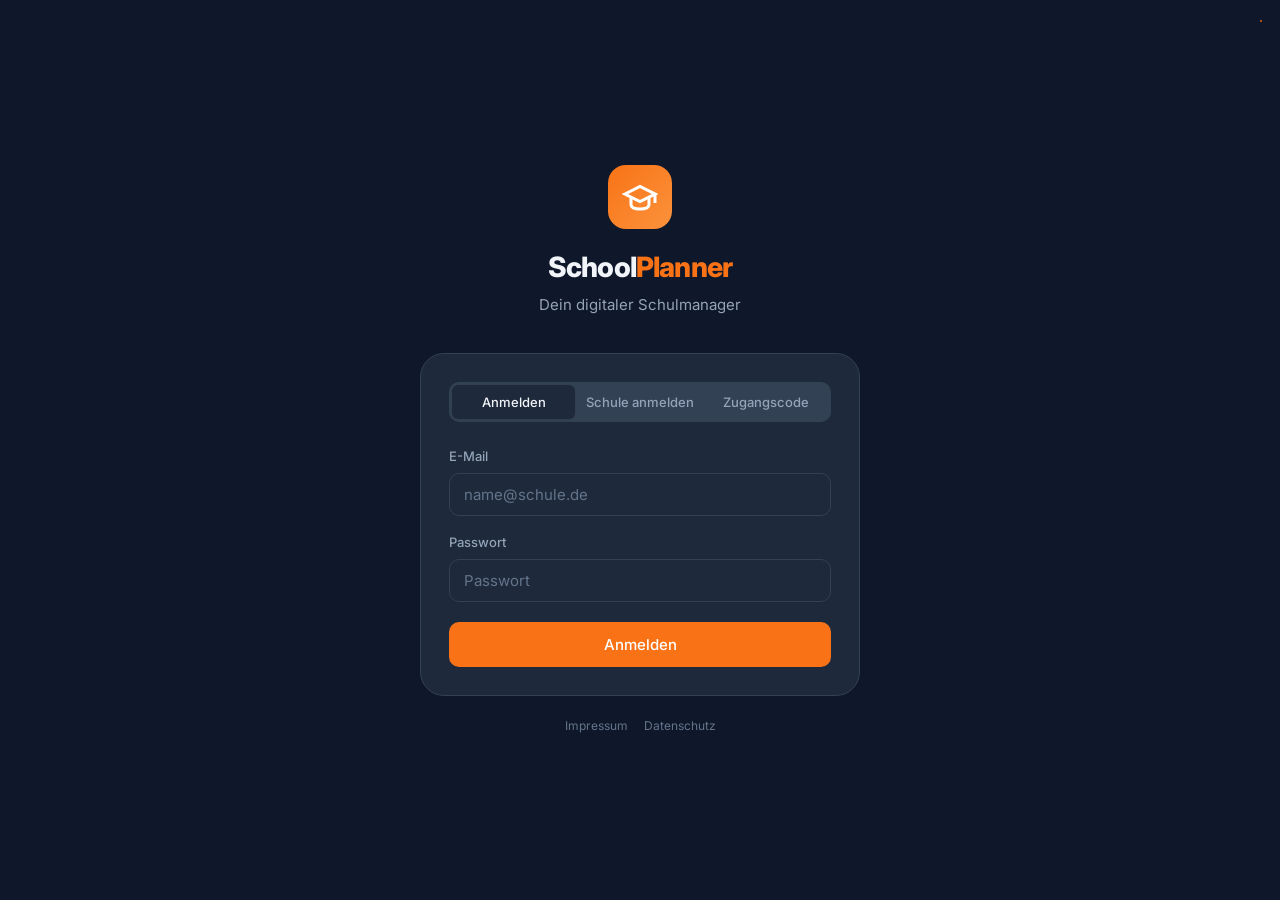
==== app.html @ b1e20f47 "feat: attendance, absence requests, enhanced timetable/substitution, admin user mgmt, weighted grade" ====
<!DOCTYPE html>
<html lang="de" data-theme="dark">
<head>
  <meta charset="UTF-8">
  <meta name="viewport" content="width=device-width, initial-scale=1.0">
  <title>School Planner</title>
  <link rel="manifest" href="manifest.json">
  <meta name="theme-color" content="#F97316">
  <link rel="icon" href="icons/icon-192.svg" type="image/svg+xml">
  <link rel="apple-touch-icon" href="icons/icon-192.svg">
  <meta name="apple-mobile-web-app-capable" content="yes">
  <meta name="apple-mobile-web-app-status-bar-style" content="black-translucent">
  <meta name="apple-mobile-web-app-title" content="SchoolPlanner">
  <link rel="stylesheet" href="css/variables.css">
  <link rel="stylesheet" href="css/base.css">
  <link rel="stylesheet" href="css/components.css">
  <link rel="stylesheet" href="css/sidebar.css">
  <link rel="stylesheet" href="css/dashboard.css">
  <link rel="stylesheet" href="css/timetable.css">
  <link rel="stylesheet" href="css/homework.css">
  <link rel="stylesheet" href="css/grades.css">
  <link rel="stylesheet" href="css/calendar.css">
  <link rel="stylesheet" href="css/exams.css">
  <link rel="stylesheet" href="css/messages.css">
  <link rel="stylesheet" href="css/substitution.css">
  <link rel="stylesheet" href="css/settings.css">
  <script src="js/supabase.min.js"></script>
  <script src="js/chart.min.js"></script>
</head>
<body>
  <button class="mobile-menu-btn" onclick="toggleMobileSidebar()"><svg viewBox="0 0 24 24" fill="none" stroke="currentColor" stroke-width="2"><line x1="3" y1="12" x2="21" y2="12"/><line x1="3" y1="6" x2="21" y2="6"/><line x1="3" y1="18" x2="21" y2="18"/></svg></button>
  <div class="sidebar-backdrop" onclick="toggleMobileSidebar()"></div>

  <div class="app-layout">
    <aside class="sidebar">
      <div class="sidebar-brand">
        <div class="sidebar-brand-icon"><svg viewBox="0 0 24 24" fill="none" stroke="currentColor" stroke-width="2"><path d="M22 10v6M2 10l10-5 10 5-10 5z"/><path d="M6 12v5c0 2 2 3 6 3s6-1 6-3v-5"/></svg></div>
        <div class="sidebar-brand-text">School<span>Planner</span></div>
      </div>
      <nav class="sidebar-nav">
        <!-- Admin section (only for super_admin/admin) -->
        <div class="sidebar-section admin-only">
          <div class="sidebar-section-label">Administration</div>
          <a class="sidebar-link" data-page="admin" onclick="navigateTo('admin')">
            <svg viewBox="0 0 24 24" fill="none" stroke="currentColor" stroke-width="2"><path d="M12 22s8-4 8-10V5l-8-3-8 3v7c0 6 8 10 8 10z"/></svg>
            Admin Panel
            <span class="badge badge-red" id="admin-badge" style="display:none">0</span>
          </a>
        </div>

        <!-- School admin section -->
        <div class="sidebar-section school-admin-only">
          <div class="sidebar-section-label">Schulverwaltung</div>
          <a class="sidebar-link" data-page="school-admin" onclick="navigateTo('school-admin')">
            <svg viewBox="0 0 24 24" fill="none" stroke="currentColor" stroke-width="2"><path d="M17 21v-2a4 4 0 0 0-4-4H5a4 4 0 0 0-4 4v2"/><circle cx="9" cy="7" r="4"/><path d="M23 21v-2a4 4 0 0 0-3-3.87"/><path d="M16 3.13a4 4 0 0 1 0 7.75"/></svg>
            Nutzerverwaltung
          </a>
        </div>

        <!-- Main menu (role-dependent) -->
        <div class="sidebar-section">
          <div class="sidebar-section-label">Hauptmenü</div>
          <a class="sidebar-link active" data-page="dashboard" onclick="navigateTo('dashboard')">
            <svg viewBox="0 0 24 24" fill="none" stroke="currentColor" stroke-width="2"><rect x="3" y="3" width="7" height="7" rx="1"/><rect x="14" y="3" width="7" height="7" rx="1"/><rect x="3" y="14" width="7" height="7" rx="1"/><rect x="14" y="14" width="7" height="7" rx="1"/></svg>
            Dashboard
          </a>
          <a class="sidebar-link mod-timetable" data-page="timetable" onclick="navigateTo('timetable')">
            <svg viewBox="0 0 24 24" fill="none" stroke="currentColor" stroke-width="2"><rect x="3" y="4" width="18" height="18" rx="2"/><line x1="16" y1="2" x2="16" y2="6"/><line x1="8" y1="2" x2="8" y2="6"/><line x1="3" y1="10" x2="21" y2="10"/></svg>
            Stundenplan
          </a>
          <a class="sidebar-link mod-homework" data-page="homework" onclick="navigateTo('homework')">
            <svg viewBox="0 0 24 24" fill="none" stroke="currentColor" stroke-width="2"><path d="M9 11l3 3L22 4"/><path d="M21 12v7a2 2 0 0 1-2 2H5a2 2 0 0 1-2-2V5a2 2 0 0 1 2-2h11"/></svg>
            Hausaufgaben
            <span class="badge badge-orange" id="hw-badge" style="display:none">0</span>
          </a>
          <a class="sidebar-link mod-exams" data-page="exams" onclick="navigateTo('exams')">
            <svg viewBox="0 0 24 24" fill="none" stroke="currentColor" stroke-width="2"><path d="M14 2H6a2 2 0 0 0-2 2v16a2 2 0 0 0 2 2h12a2 2 0 0 0 2-2V8z"/><polyline points="14 2 14 8 20 8"/></svg>
            Klassenarbeiten
          </a>
          <a class="sidebar-link mod-tests" data-page="tests" onclick="navigateTo('tests')">
            <svg viewBox="0 0 24 24" fill="none" stroke="currentColor" stroke-width="2"><polyline points="9 11 12 14 22 4"/><path d="M21 12v7a2 2 0 0 1-2 2H5a2 2 0 0 1-2-2V5a2 2 0 0 1 2-2h11"/></svg>
            Tests
          </a>
          <a class="sidebar-link mod-grades" data-page="grades" onclick="navigateTo('grades')">
            <svg viewBox="0 0 24 24" fill="none" stroke="currentColor" stroke-width="2"><path d="M12 20V10"/><path d="M18 20V4"/><path d="M6 20v-4"/></svg>
            Noten
          </a>
          <a class="sidebar-link mod-calendar" data-page="calendar" onclick="navigateTo('calendar')">
            <svg viewBox="0 0 24 24" fill="none" stroke="currentColor" stroke-width="2"><rect x="3" y="4" width="18" height="18" rx="2"/><line x1="16" y1="2" x2="16" y2="6"/><line x1="8" y1="2" x2="8" y2="6"/><line x1="3" y1="10" x2="21" y2="10"/></svg>
            Kalender
          </a>
        </div>

        <div class="sidebar-section">
          <div class="sidebar-section-label">Verwaltung</div>
          <a class="sidebar-link mod-attendance teacher-only" data-page="attendance" onclick="navigateTo('attendance')">
            <svg viewBox="0 0 24 24" fill="none" stroke="currentColor" stroke-width="2"><circle cx="12" cy="12" r="10"/><polyline points="12 6 12 12 16 14"/></svg>
            Anwesenheit
          </a>
          <a class="sidebar-link mod-absences student-only" data-page="absences" onclick="navigateTo('absences')">
            <svg viewBox="0 0 24 24" fill="none" stroke="currentColor" stroke-width="2"><path d="M14 2H6a2 2 0 0 0-2 2v16a2 2 0 0 0 2 2h12a2 2 0 0 0 2-2V8z"/><polyline points="14 2 14 8 20 8"/></svg>
            Fehlzeiten
          </a>
        </div>

        <div class="sidebar-section">
          <div class="sidebar-section-label">Schule</div>
          <a class="sidebar-link mod-subjects" data-page="subjects" onclick="navigateTo('subjects')">
            <svg viewBox="0 0 24 24" fill="none" stroke="currentColor" stroke-width="2"><path d="M4 19.5A2.5 2.5 0 0 1 6.5 17H20"/><path d="M6.5 2H20v20H6.5A2.5 2.5 0 0 1 4 19.5v-15A2.5 2.5 0 0 1 6.5 2z"/></svg>
            Fächer
          </a>
          <a class="sidebar-link mod-substitution" data-page="substitution" onclick="navigateTo('substitution')">
            <svg viewBox="0 0 24 24" fill="none" stroke="currentColor" stroke-width="2"><polyline points="17 1 21 5 17 9"/><path d="M3 11V9a4 4 0 0 1 4-4h14"/><polyline points="7 23 3 19 7 15"/><path d="M21 13v2a4 4 0 0 1-4 4H3"/></svg>
            Vertretungsplan
          </a>
          <a class="sidebar-link mod-messages" data-page="messages" onclick="navigateTo('messages')">
            <svg viewBox="0 0 24 24" fill="none" stroke="currentColor" stroke-width="2"><path d="M21 15a2 2 0 0 1-2 2H7l-4 4V5a2 2 0 0 1 2-2h14a2 2 0 0 1 2 2z"/></svg>
            Nachrichten
            <span class="badge badge-blue" id="msg-badge" style="display:none">0</span>
          </a>
        </div>

        <div class="sidebar-section">
          <div class="sidebar-section-label">System</div>
          <a class="sidebar-link" data-page="settings" onclick="navigateTo('settings')">
            <svg viewBox="0 0 24 24" fill="none" stroke="currentColor" stroke-width="2"><circle cx="12" cy="12" r="3"/><path d="M19.4 15a1.65 1.65 0 0 0 .33 1.82l.06.06a2 2 0 0 1 0 2.83 2 2 0 0 1-2.83 0l-.06-.06a1.65 1.65 0 0 0-1.82-.33 1.65 1.65 0 0 0-1 1.51V21a2 2 0 0 1-4 0v-.09A1.65 1.65 0 0 0 9 19.4a1.65 1.65 0 0 0-1.82.33l-.06.06a2 2 0 0 1-2.83 0 2 2 0 0 1 0-2.83l.06-.06A1.65 1.65 0 0 0 4.68 15a1.65 1.65 0 0 0-1.51-1H3a2 2 0 0 1 0-4h.09A1.65 1.65 0 0 0 4.6 9a1.65 1.65 0 0 0-.33-1.82l-.06-.06a2 2 0 0 1 0-2.83 2 2 0 0 1 2.83 0l.06.06A1.65 1.65 0 0 0 9 4.68a1.65 1.65 0 0 0 1-1.51V3a2 2 0 0 1 4 0v.09a1.65 1.65 0 0 0 1 1.51 1.65 1.65 0 0 0 1.82-.33l.06-.06a2 2 0 0 1 2.83 0 2 2 0 0 1 0 2.83l-.06.06A1.65 1.65 0 0 0 19.4 9a1.65 1.65 0 0 0 1.51 1H21a2 2 0 0 1 0 4h-.09a1.65 1.65 0 0 0-1.51 1z"/></svg>
            Einstellungen
          </a>
          <a class="sidebar-link" href="impressum.html">
            <svg viewBox="0 0 24 24" fill="none" stroke="currentColor" stroke-width="2"><circle cx="12" cy="12" r="10"/><line x1="12" y1="16" x2="12" y2="12"/><line x1="12" y1="8" x2="12.01" y2="8"/></svg>
            Impressum
          </a>
          <a class="sidebar-link" href="datenschutz.html">
            <svg viewBox="0 0 24 24" fill="none" stroke="currentColor" stroke-width="2"><rect x="3" y="11" width="18" height="11" rx="2" ry="2"/><path d="M7 11V7a5 5 0 0 1 10 0v4"/></svg>
            Datenschutz
          </a>
        </div>
      </nav>

      <div class="sidebar-user">
        <div class="sidebar-user-avatar" id="user-avatar">?</div>
        <div class="sidebar-user-info">
          <div class="sidebar-user-name" id="user-name">Lade...</div>
          <div class="sidebar-user-role" id="user-role">-</div>
        </div>
        <button class="notif-bell" id="notif-bell" onclick="toggleNotificationPanel()">
          <svg viewBox="0 0 24 24" fill="none" stroke="currentColor" stroke-width="2"><path d="M18 8A6 6 0 0 0 6 8c0 7-3 9-3 9h18s-3-2-3-9"/><path d="M13.73 21a2 2 0 0 1-3.46 0"/></svg>
          <span class="notif-badge" id="notif-badge"></span>
        </button>
        <button class="btn btn-ghost btn-icon btn-sm" onclick="signOut()" title="Abmelden">
          <svg viewBox="0 0 24 24" fill="none" stroke="currentColor" stroke-width="2"><path d="M9 21H5a2 2 0 0 1-2-2V5a2 2 0 0 1 2-2h4"/><polyline points="16 17 21 12 16 7"/><line x1="21" y1="12" x2="9" y2="12"/></svg>
        </button>
      </div>
    </aside>

    <main class="main-content">
      <!-- Dashboard -->
      <div id="page-dashboard" class="page active">
        <div class="page-header"><h1 id="greeting">Hallo!</h1><p class="subtitle" id="greeting-sub"></p></div>
        <div class="page-body">
          <div class="grid grid-4 mb-24" id="stat-cards"></div>
          <div class="grid grid-2"><div class="card"><div class="card-header"><h3>Offene Hausaufgaben</h3><button class="btn btn-ghost btn-sm" onclick="navigateTo('homework')">Alle</button></div><div id="dashboard-homework-list"></div></div><div class="card"><div class="card-header"><h3>Nächste Klausuren</h3><button class="btn btn-ghost btn-sm" onclick="navigateTo('exams')">Alle</button></div><div id="dashboard-exams-list"></div></div></div>
          <div class="grid grid-2 mt-20"><div class="card"><div class="card-header"><h3>Heutiger Stundenplan</h3><button class="btn btn-ghost btn-sm" onclick="navigateTo('timetable')">Stundenplan</button></div><div id="dashboard-timetable"></div></div><div class="card"><div class="card-header"><h3>Notendurchschnitt</h3><button class="btn btn-ghost btn-sm" onclick="navigateTo('grades')">Alle Noten</button></div><div id="dashboard-grades"></div></div></div>
        </div>
      </div>

      <!-- Admin Panel -->
      <div id="page-admin" class="page">
        <div class="page-header"><h1>Admin Panel</h1><p class="subtitle">Systemweite Verwaltung</p></div>
        <div class="page-body">
          <div class="tabs mb-20" id="admin-top-tabs">
            <button class="tab active" onclick="switchAdminTab('requests')">Schul-Anfragen <span class="badge badge-red" id="admin-open-count" style="margin-left:4px">0</span></button>
            <button class="tab" onclick="switchAdminTab('users')">Alle Nutzer</button>
            <button class="tab" onclick="switchAdminTab('schools')">Schulen</button>
          </div>
          <div id="admin-tab-search" class="mb-16" style="display:none">
            <input type="text" class="input-field" id="admin-search-input" placeholder="Suche..." oninput="adminSearchHandler(this.value)" style="max-width:400px">
          </div>
          <div id="admin-tab-content"></div>
        </div>
      </div>

      <!-- School Admin -->
      <div id="page-school-admin" class="page">
        <div class="page-header"><h1>Nutzerverwaltung</h1><p class="subtitle">Lehrer, Schüler & Module</p></div>
        <div class="page-body">
          <div class="tabs mb-20"><button class="tab active" onclick="renderSchoolAdminTab('users');this.parentElement.querySelectorAll('.tab').forEach(t=>t.classList.remove('active'));this.classList.add('active')">Nutzer</button><button class="tab" onclick="renderSchoolAdminTab('classes');this.parentElement.querySelectorAll('.tab').forEach(t=>t.classList.remove('active'));this.classList.add('active')">Klassen</button><button class="tab" onclick="renderSchoolAdminTab('modules');this.parentElement.querySelectorAll('.tab').forEach(t=>t.classList.remove('active'));this.classList.add('active')">Module</button><button class="tab" onclick="renderSchoolAdminTab('codes');this.parentElement.querySelectorAll('.tab').forEach(t=>t.classList.remove('active'));this.classList.add('active')">Codes</button><button class="tab" onclick="renderSchoolAdminTab('settings');this.parentElement.querySelectorAll('.tab').forEach(t=>t.classList.remove('active'));this.classList.add('active')">Schuleinstellungen</button></div>
          <div id="school-admin-content"></div>
        </div>
      </div>

      <!-- Timetable -->
      <div id="page-timetable" class="page">
        <div class="page-header flex-between"><div><h1>Stundenplan</h1></div><div class="flex gap-8"><button class="btn btn-secondary btn-sm" id="week-toggle" onclick="toggleWeekType()">Woche A</button><button class="btn btn-primary btn-sm teacher-only" onclick="openModal('timetable-modal')">+ Eintrag</button></div></div>
        <div class="page-body"><div id="tt-filter-bar"></div><div class="timetable-grid" id="timetable-grid"></div></div>
      </div>

      <!-- Homework -->
      <div id="page-homework" class="page">
        <div class="page-header flex-between"><div><h1>Hausaufgaben</h1></div><button class="btn btn-primary btn-sm teacher-only" onclick="openModal('homework-modal')">+ Neue Hausaufgabe</button></div>
        <div class="page-body"><div class="flex gap-8 mb-20" id="hw-filters"></div><div id="homework-list"></div></div>
      </div>

      <!-- Exams -->
      <div id="page-exams" class="page">
        <div class="page-header flex-between"><div><h1>Klassenarbeiten</h1></div><button class="btn btn-primary btn-sm teacher-only" onclick="openModal('exam-modal')">+ Neue Klausur</button></div>
        <div class="page-body"><div class="tabs mb-20"><button class="tab active" onclick="filterExams('upcoming',this)">Anstehend</button><button class="tab" onclick="filterExams('past',this)">Vergangen</button><button class="tab" onclick="filterExams('all',this)">Alle</button></div><div id="exam-list"></div></div>
      </div>

      <!-- Tests -->
      <div id="page-tests" class="page">
        <div class="page-header flex-between"><div><h1>Tests</h1></div><button class="btn btn-primary btn-sm teacher-only" onclick="openCreateTestModal()">+ Neuer Test</button></div>
        <div class="page-body"><div id="tests-list"></div></div>
      </div>

      <!-- Test Taking -->
      <div id="page-test-taking" class="page">
        <div class="page-body"><div id="test-taking-content"></div></div>
      </div>

      <!-- Test Results -->
      <div id="page-test-results" class="page">
        <div class="page-header"><h1>Testergebnisse</h1></div>
        <div class="page-body"><div id="test-results-content"></div></div>
      </div>

      <!-- Grades -->
      <div id="page-grades" class="page">
        <div class="page-header flex-between"><div><h1>Noten</h1></div><button class="btn btn-primary btn-sm teacher-only" onclick="openModal('grade-modal')">+ Note eintragen</button></div>
        <div class="page-body">
          <div class="grade-toolbar">
            <div id="grade-view-tabs"></div>
            <div id="grade-class-selector"></div>
          </div>
          <div class="grid grid-3 mb-24" id="grade-stats"></div>
          <div class="grid grid-2"><div class="card"><div class="card-header"><h3>Noten pro Fach</h3></div><div id="grade-subject-list"></div></div><div class="card"><div class="card-header"><h3>Notenverlauf</h3></div><canvas id="grade-chart" height="250"></canvas></div></div>
          <div class="card mt-20"><div class="card-header"><h3>Alle Noten</h3></div><div class="table-wrapper" id="grade-table-wrapper"></div></div>
        </div>
      </div>

      <!-- Calendar -->
      <div id="page-calendar" class="page">
        <div class="page-header flex-between"><div><h1>Kalender</h1></div><button class="btn btn-primary btn-sm" onclick="openModal('event-modal')">+ Neues Event</button></div>
        <div class="page-body"><div class="calendar-nav flex-between mb-20"><button class="btn btn-ghost btn-sm" onclick="changeMonth(-1)"><svg width="18" height="18" viewBox="0 0 24 24" fill="none" stroke="currentColor" stroke-width="2"><polyline points="15 18 9 12 15 6"/></svg></button><h3 id="calendar-month-label"></h3><button class="btn btn-ghost btn-sm" onclick="changeMonth(1)"><svg width="18" height="18" viewBox="0 0 24 24" fill="none" stroke="currentColor" stroke-width="2"><polyline points="9 18 15 12 9 6"/></svg></button></div><div class="calendar-grid" id="calendar-grid"></div></div>
      </div>

      <!-- Subjects -->
      <div id="page-subjects" class="page">
        <div class="page-header flex-between"><div><h1>Fächer</h1></div><button class="btn btn-primary btn-sm teacher-only" onclick="openModal('subject-modal')">+ Neues Fach</button></div>
        <div class="page-body"><div class="grid grid-3" id="subjects-grid"></div></div>
      </div>

      <!-- Substitution -->
      <div id="page-substitution" class="page">
        <div class="page-header flex-between"><div><h1>Vertretungsplan</h1></div><button class="btn btn-primary btn-sm teacher-only" onclick="openModal('substitution-modal')">+ Eintrag</button></div>
        <div class="page-body" id="substitution-body"><div id="sub-filter-bar"></div><div id="sub-main-content"></div><div id="substitution-list"></div></div>
      </div>

      <!-- Messages -->
      <div id="page-messages" class="page">
        <div class="page-header flex-between"><div><h1>Nachrichten</h1></div><button class="btn btn-primary btn-sm" onclick="openModal('message-modal')">+ Neue Nachricht</button></div>
        <div class="page-body"><div class="tabs mb-20"><button class="tab active" onclick="filterMessages('inbox',this)">Posteingang</button><button class="tab" onclick="filterMessages('sent',this)">Gesendet</button></div><div id="message-list"></div></div>
      </div>

      <!-- Attendance -->
      <div id="page-attendance" class="page">
        <div id="attendance-content"></div>
      </div>

      <!-- Absences -->
      <div id="page-absences" class="page">
        <div id="absences-content"></div>
      </div>

      <!-- Settings -->
      <div id="page-settings" class="page">
        <div class="page-header"><h1>Einstellungen</h1></div>
        <div class="page-body">
          <div class="settings-section">
            <div class="card mb-16"><div class="card-header"><h3>Erscheinungsbild</h3></div><div class="flex-between" style="padding:8px 0"><div><strong>Dunkelmodus</strong><p class="text-muted" style="font-size:0.813rem">Design wechseln</p></div><label class="toggle-switch"><input type="checkbox" id="theme-toggle" checked><span class="toggle-slider"></span></label></div></div>
            <div class="card mb-16"><div class="card-header"><h3>Profil</h3></div><div class="input-group"><label>Name</label><input type="text" class="input-field" id="settings-name"></div><div class="input-group"><label>E-Mail</label><input type="email" class="input-field" id="settings-email"></div><div class="input-group"><label>Klasse</label><input type="text" class="input-field" id="settings-class"></div><div class="input-group"><label>Adresse</label><input type="text" class="input-field" id="settings-address"></div><div class="input-group"><label>Telefon</label><input type="tel" class="input-field" id="settings-phone"></div><button class="btn btn-primary btn-sm mt-8" onclick="saveProfile()">Speichern</button></div>
            <div class="card mb-16"><div class="card-header"><h3>Passwort ändern</h3></div><div class="input-group"><label>Neues Passwort</label><input type="password" class="input-field" id="settings-new-pw" placeholder="Min. 6 Zeichen"></div><button class="btn btn-secondary btn-sm mt-8" onclick="changePassword()">Passwort ändern</button></div>
            <div class="card"><div class="card-header"><h3>Konto</h3></div><button class="btn btn-danger btn-sm" onclick="signOut()">Abmelden</button></div>
          </div>
        </div>
      </div>
    </main>
  </div>

  <!-- ALL MODALS -->
  <div class="modal-overlay" id="timetable-modal"><div class="modal"><div class="modal-header"><h2>Stunde eintragen</h2><button class="btn btn-ghost btn-icon btn-sm" onclick="closeModal('timetable-modal')"><svg width="20" height="20" viewBox="0 0 24 24" fill="none" stroke="currentColor" stroke-width="2"><line x1="18" y1="6" x2="6" y2="18"/><line x1="6" y1="6" x2="18" y2="18"/></svg></button></div><div class="modal-body"><input type="hidden" id="tt-edit-id" value=""><div class="input-group"><label>Fach</label><select class="input-field" id="tt-subject"></select></div><div class="input-group"><label>Klassenname (optional)</label><input type="text" class="input-field" id="tt-class-name" placeholder="z.B. 10b"></div><div class="grid grid-2"><div class="input-group"><label>Tag</label><select class="input-field" id="tt-day"><option value="0">Montag</option><option value="1">Dienstag</option><option value="2">Mittwoch</option><option value="3">Donnerstag</option><option value="4">Freitag</option></select></div><div class="input-group"><label>Woche</label><select class="input-field" id="tt-week"><option value="A">Woche A</option><option value="B">Woche B</option><option value="both">Beide</option></select></div></div><div class="grid grid-2"><div class="input-group"><label>Von Stunde</label><input type="number" class="input-field" id="tt-period-start" min="1" max="20" value="1"></div><div class="input-group"><label>Bis Stunde</label><input type="number" class="input-field" id="tt-period-end" min="1" max="20" value="1"></div></div><div class="grid grid-2"><div class="input-group"><label>Raum</label><input type="text" class="input-field" id="tt-room"></div><div class="input-group"><label>Lehrer</label><input type="text" class="input-field" id="tt-teacher"></div></div></div><div class="modal-footer"><button class="btn btn-secondary" onclick="closeModal('timetable-modal')">Abbrechen</button><button class="btn btn-primary" onclick="saveTimetableEntry()">Speichern</button></div></div></div>

  <div class="modal-overlay" id="homework-modal"><div class="modal"><div class="modal-header"><h2>Hausaufgabe</h2><button class="btn btn-ghost btn-icon btn-sm" onclick="closeModal('homework-modal')"><svg width="20" height="20" viewBox="0 0 24 24" fill="none" stroke="currentColor" stroke-width="2"><line x1="18" y1="6" x2="6" y2="18"/><line x1="6" y1="6" x2="18" y2="18"/></svg></button></div><div class="modal-body"><div class="input-group"><label>Titel</label><input type="text" class="input-field" id="hw-title"></div><div class="input-group"><label>Fach</label><select class="input-field" id="hw-subject"></select></div><div class="input-group"><label>Klasse</label><select class="input-field" id="hw-class"></select></div><div class="input-group"><label>Beschreibung</label><textarea class="input-field" id="hw-desc"></textarea></div><div class="grid grid-2"><div class="input-group"><label>Fällig am</label><input type="date" class="input-field" id="hw-due"></div><div class="input-group"><label>Priorität</label><select class="input-field" id="hw-priority"><option value="low">Niedrig</option><option value="medium" selected>Mittel</option><option value="high">Hoch</option></select></div></div></div><div class="modal-footer"><button class="btn btn-secondary" onclick="closeModal('homework-modal')">Abbrechen</button><button class="btn btn-primary" onclick="saveHomework()">Speichern</button></div></div></div>

  <div class="modal-overlay" id="grade-modal"><div class="modal"><div class="modal-header"><h2>Note eintragen</h2><button class="btn btn-ghost btn-icon btn-sm" onclick="closeModal('grade-modal')"><svg width="20" height="20" viewBox="0 0 24 24" fill="none" stroke="currentColor" stroke-width="2"><line x1="18" y1="6" x2="6" y2="18"/><line x1="6" y1="6" x2="18" y2="18"/></svg></button></div><div class="modal-body"><div class="grid grid-2"><div class="input-group"><label>Fach</label><select class="input-field" id="gr-subject"></select></div><div class="input-group"><label>Schüler</label><select class="input-field" id="gr-student"></select></div></div><div class="grid grid-2"><div class="input-group"><label>Note</label><select class="input-field" id="gr-grade"><option value="1">1</option><option value="1.25">1+</option><option value="1.5">1-</option><option value="2">2</option><option value="2.25">2+</option><option value="2.5">2-</option><option value="3">3</option><option value="3.25">3+</option><option value="3.5">3-</option><option value="4">4</option><option value="4.25">4+</option><option value="4.5">4-</option><option value="5">5</option><option value="5.25">5+</option><option value="5.5">5-</option><option value="6">6</option></select></div><div class="input-group"><label>Gewichtung</label><select class="input-field" id="gr-weight"><option value="1">1x Normal</option><option value="2">2x Halbe Klausur</option><option value="3">3x Klausur</option><option value="4">4x Abi/Bonus</option></select></div></div><div class="grid grid-2"><div class="input-group"><label>Typ</label><select class="input-field" id="gr-type"><option value="oral">Mündlich</option><option value="written">Schriftlich</option><option value="exam">Klausur</option><option value="participation">Mitarbeit</option><option value="homework">Hausaufgabe</option><option value="test">Test</option></select></div><div class="input-group"><label>Datum</label><input type="date" class="input-field" id="gr-date"></div></div><div class="input-group"><label>Kommentar</label><input type="text" class="input-field" id="gr-comment"></div><div class="flex-between mt-8"><span style="font-size:0.813rem">Für Schüler sichtbar?</span><label class="toggle-switch"><input type="checkbox" id="gr-visible" checked><span class="toggle-slider"></span></label></div></div><div class="modal-footer"><button class="btn btn-secondary" onclick="closeModal('grade-modal')">Abbrechen</button><button class="btn btn-primary" onclick="saveGrade()">Speichern</button></div></div></div>

  <div class="modal-overlay" id="exam-modal"><div class="modal"><div class="modal-header"><h2>Klausur</h2><button class="btn btn-ghost btn-icon btn-sm" onclick="closeModal('exam-modal')"><svg width="20" height="20" viewBox="0 0 24 24" fill="none" stroke="currentColor" stroke-width="2"><line x1="18" y1="6" x2="6" y2="18"/><line x1="6" y1="6" x2="18" y2="18"/></svg></button></div><div class="modal-body"><div class="input-group"><label>Titel</label><input type="text" class="input-field" id="ex-title"></div><div class="grid grid-2"><div class="input-group"><label>Fach</label><select class="input-field" id="ex-subject"></select></div><div class="input-group"><label>Klasse</label><select class="input-field" id="ex-class"></select></div></div><div class="grid grid-2"><div class="input-group"><label>Datum</label><input type="date" class="input-field" id="ex-date"></div><div class="input-group"><label>Dauer</label><input type="number" class="input-field" id="ex-duration" value="45"></div></div><div class="grid grid-2"><div class="input-group"><label>Raum</label><input type="text" class="input-field" id="ex-room"></div><div class="input-group"><label>Thema</label><input type="text" class="input-field" id="ex-topic"></div></div></div><div class="modal-footer"><button class="btn btn-secondary" onclick="closeModal('exam-modal')">Abbrechen</button><button class="btn btn-primary" onclick="saveExam()">Speichern</button></div></div></div>

  <div class="modal-overlay" id="event-modal"><div class="modal"><div class="modal-header"><h2>Event</h2><button class="btn btn-ghost btn-icon btn-sm" onclick="closeModal('event-modal')"><svg width="20" height="20" viewBox="0 0 24 24" fill="none" stroke="currentColor" stroke-width="2"><line x1="18" y1="6" x2="6" y2="18"/><line x1="6" y1="6" x2="18" y2="18"/></svg></button></div><div class="modal-body"><div class="input-group"><label>Titel</label><input type="text" class="input-field" id="ev-title"></div><div class="grid grid-2"><div class="input-group"><label>Datum</label><input type="date" class="input-field" id="ev-date"></div><div class="input-group"><label>Uhrzeit</label><input type="time" class="input-field" id="ev-time"></div></div><div class="input-group"><label>Beschreibung</label><textarea class="input-field" id="ev-desc"></textarea></div><div class="grid grid-2"><div class="input-group"><label>Typ</label><select class="input-field" id="ev-type"><option value="school">Schule</option><option value="exam">Klausur</option><option value="homework">Hausaufgabe</option><option value="personal">Persönlich</option><option value="holiday">Feiertag</option></select></div><div class="input-group"><label>Farbe</label><input type="color" class="input-field" id="ev-color" value="#F97316" style="height:42px;padding:4px"></div></div></div><div class="modal-footer"><button class="btn btn-secondary" onclick="closeModal('event-modal')">Abbrechen</button><button class="btn btn-primary" onclick="saveEvent()">Speichern</button></div></div></div>

  <div class="modal-overlay" id="subject-modal"><div class="modal"><div class="modal-header"><h2>Fach</h2><button class="btn btn-ghost btn-icon btn-sm" onclick="closeModal('subject-modal')"><svg width="20" height="20" viewBox="0 0 24 24" fill="none" stroke="currentColor" stroke-width="2"><line x1="18" y1="6" x2="6" y2="18"/><line x1="6" y1="6" x2="18" y2="18"/></svg></button></div><div class="modal-body"><div class="grid grid-2"><div class="input-group"><label>Name</label><input type="text" class="input-field" id="sub-name"></div><div class="input-group"><label>Kurzname</label><input type="text" class="input-field" id="sub-short"></div></div><div class="grid grid-2"><div class="input-group"><label>Farbe</label><input type="color" class="input-field" id="sub-color" value="#F97316" style="height:42px;padding:4px"></div><div class="input-group"><label>Lehrer</label><input type="text" class="input-field" id="sub-teacher"></div></div><div class="input-group"><label>Raum</label><input type="text" class="input-field" id="sub-room"></div></div><div class="modal-footer"><button class="btn btn-secondary" onclick="closeModal('subject-modal')">Abbrechen</button><button class="btn btn-primary" onclick="saveSubject()">Speichern</button></div></div></div>

  <div class="modal-overlay" id="substitution-modal"><div class="modal"><div class="modal-header"><h2>Vertretung</h2><button class="btn btn-ghost btn-icon btn-sm" onclick="closeModal('substitution-modal')"><svg width="20" height="20" viewBox="0 0 24 24" fill="none" stroke="currentColor" stroke-width="2"><line x1="18" y1="6" x2="6" y2="18"/><line x1="6" y1="6" x2="18" y2="18"/></svg></button></div><div class="modal-body"><div class="grid grid-2"><div class="input-group"><label>Datum</label><input type="date" class="input-field" id="sub-date"></div><div class="input-group"><label>Stunde</label><input type="number" class="input-field" id="sub-period" min="1" max="20" value="1"></div></div><div class="grid grid-2"><div class="input-group"><label>Fach</label><input type="text" class="input-field" id="sub-subject"></div><div class="input-group"><label>Lehrer</label><input type="text" class="input-field" id="sub-teacher"></div></div><div class="grid grid-2"><div class="input-group"><label>Vertretung</label><input type="text" class="input-field" id="sub-sub-teacher"></div><div class="input-group"><label>Neuer Raum</label><input type="text" class="input-field" id="sub-room"></div></div><div class="grid grid-2"><div class="input-group"><label>Status</label><select class="input-field" id="sub-status"><option value="substituted">Vertretung</option><option value="cancelled">Entfällt</option><option value="room_change">Raumänderung</option><option value="free">Freistunde</option></select></div><div class="input-group"><label>Klasse</label><input type="text" class="input-field" id="sub-class-name" placeholder="z.B. 10b"></div></div><div class="input-group"><label>Notiz</label><input type="text" class="input-field" id="sub-note"></div></div><div class="modal-footer"><button class="btn btn-secondary" onclick="closeModal('substitution-modal')">Abbrechen</button><button class="btn btn-primary" onclick="saveSubstitution()">Speichern</button></div></div></div>

  <div class="modal-overlay" id="message-modal"><div class="modal"><div class="modal-header"><h2>Nachricht</h2><button class="btn btn-ghost btn-icon btn-sm" onclick="closeModal('message-modal')"><svg width="20" height="20" viewBox="0 0 24 24" fill="none" stroke="currentColor" stroke-width="2"><line x1="18" y1="6" x2="6" y2="18"/><line x1="6" y1="6" x2="18" y2="18"/></svg></button></div><div class="modal-body"><div class="input-group"><label>An (E-Mail)</label><input type="email" class="input-field" id="msg-to"></div><div class="input-group"><label>Betreff</label><input type="text" class="input-field" id="msg-subject"></div><div class="input-group"><label>Nachricht</label><textarea class="input-field" id="msg-content" rows="5"></textarea></div></div><div class="modal-footer"><button class="btn btn-secondary" onclick="closeModal('message-modal')">Abbrechen</button><button class="btn btn-primary" onclick="sendMessage()">Senden</button></div></div></div>

  <div class="modal-overlay" id="create-user-modal"><div class="modal"><div class="modal-header"><h2 id="create-user-title">Nutzer anlegen</h2><button class="btn btn-ghost btn-icon btn-sm" onclick="closeModal('create-user-modal')"><svg width="20" height="20" viewBox="0 0 24 24" fill="none" stroke="currentColor" stroke-width="2"><line x1="18" y1="6" x2="6" y2="18"/><line x1="6" y1="6" x2="18" y2="18"/></svg></button></div><div class="modal-body"><input type="hidden" id="create-user-role"><div class="input-group"><label>Name</label><input type="text" class="input-field" id="create-user-name"></div><div class="input-group"><label>E-Mail</label><input type="email" class="input-field" id="create-user-email"></div><div class="input-group" id="create-user-class-label-wrap"><label id="create-user-class-label">Klasse</label><select class="input-field" id="create-user-class"></select></div><div class="input-group" id="create-user-subjects-group"><label>Fächer (kommagetrennt)</label><input type="text" class="input-field" id="create-user-subjects" placeholder="Mathematik, Physik"></div></div><div class="modal-footer"><button class="btn btn-secondary" onclick="closeModal('create-user-modal')">Abbrechen</button><button class="btn btn-primary" onclick="createUser()">Erstellen & Code generieren</button></div></div></div>

  <div class="modal-overlay" id="edit-user-modal"><div class="modal"><div class="modal-header"><h2>Nutzer bearbeiten</h2><button class="btn btn-ghost btn-icon btn-sm" onclick="closeModal('edit-user-modal')"><svg width="20" height="20" viewBox="0 0 24 24" fill="none" stroke="currentColor" stroke-width="2"><line x1="18" y1="6" x2="6" y2="18"/><line x1="6" y1="6" x2="18" y2="18"/></svg></button></div><div class="modal-body"><input type="hidden" id="edit-user-id"><div class="grid grid-2"><div class="input-group"><label>Name</label><input type="text" class="input-field" id="edit-user-name"></div><div class="input-group"><label>E-Mail</label><input type="email" class="input-field" id="edit-user-email"></div></div><div class="grid grid-2"><div class="input-group"><label>Telefon</label><input type="tel" class="input-field" id="edit-user-phone"></div><div class="input-group"><label>Adresse</label><input type="text" class="input-field" id="edit-user-address"></div></div><div class="grid grid-2"><div class="input-group"><label>Geburtsdatum</label><input type="date" class="input-field" id="edit-user-birthdate"></div><div class="input-group"><label>Klasse</label><select class="input-field" id="edit-user-class"></select></div></div><div class="input-group"><label>Fächer</label><input type="text" class="input-field" id="edit-user-subjects"></div></div><div class="modal-footer"><button class="btn btn-secondary" onclick="closeModal('edit-user-modal')">Abbrechen</button><button class="btn btn-primary" onclick="saveUserEdit()">Speichern</button></div></div></div>

  <div class="modal-overlay" id="create-class-modal"><div class="modal"><div class="modal-header"><h2>Neue Klasse</h2><button class="btn btn-ghost btn-icon btn-sm" onclick="closeModal('create-class-modal')"><svg width="20" height="20" viewBox="0 0 24 24" fill="none" stroke="currentColor" stroke-width="2"><line x1="18" y1="6" x2="6" y2="18"/><line x1="6" y1="6" x2="18" y2="18"/></svg></button></div><div class="modal-body"><div class="input-group"><label>Klassenname</label><input type="text" class="input-field" id="create-class-name" placeholder="z.B. 10b"></div><div class="grid grid-2"><div class="input-group"><label>Stufe</label><select class="input-field" id="create-class-grade"></select></div><div class="input-group"><label>Klassenlehrer</label><select class="input-field" id="create-class-teacher"></select></div></div></div><div class="modal-footer"><button class="btn btn-secondary" onclick="closeModal('create-class-modal')">Abbrechen</button><button class="btn btn-primary" onclick="createClass()">Erstellen</button></div></div></div>

  <div class="modal-overlay" id="create-test-modal"><div class="modal" style="max-width:640px"><div class="modal-header"><h2>Neuer Test</h2><button class="btn btn-ghost btn-icon btn-sm" onclick="closeModal('create-test-modal')"><svg width="20" height="20" viewBox="0 0 24 24" fill="none" stroke="currentColor" stroke-width="2"><line x1="18" y1="6" x2="6" y2="18"/><line x1="6" y1="6" x2="18" y2="18"/></svg></button></div><div class="modal-body"><div class="input-group"><label>Titel</label><input type="text" class="input-field" id="test-title"></div><div class="grid grid-2"><div class="input-group"><label>Klasse</label><select class="input-field" id="test-class"></select></div><div class="input-group"><label>Fach</label><select class="input-field" id="test-subject"></select></div></div><div class="input-group"><label>Beschreibung</label><textarea class="input-field" id="test-description" rows="2"></textarea></div><div class="grid grid-2"><div class="input-group"><label>Zeitlimit (Minuten)</label><input type="number" class="input-field" id="test-time" value="45"></div><div class="input-group" style="display:flex;align-items:flex-end;padding-bottom:8px"><label class="toggle-switch"><input type="checkbox" id="test-unlimited"><span class="toggle-slider"></span></label><span style="margin-left:8px;font-size:0.813rem">Kein Zeitlimit</span></div></div><div class="divider"><span>Fragen</span></div><div id="test-questions-container"></div><button class="btn btn-secondary btn-sm mt-8" onclick="addTestQuestion()">+ Frage hinzufügen</button></div><div class="modal-footer"><button class="btn btn-secondary" onclick="closeModal('create-test-modal')">Abbrechen</button><button class="btn btn-primary" onclick="saveTest()">Test erstellen</button></div></div></div>

  <div class="modal-overlay" id="absence-request-modal"><div class="modal"><div class="modal-header"><h2>Fehlzeit beantragen</h2><button class="btn btn-ghost btn-icon btn-sm" onclick="closeModal('absence-request-modal')"><svg width="20" height="20" viewBox="0 0 24 24" fill="none" stroke="currentColor" stroke-width="2"><line x1="18" y1="6" x2="6" y2="18"/><line x1="6" y1="6" x2="18" y2="18"/></svg></button></div><div class="modal-body"><div class="grid grid-2"><div class="input-group"><label>Von</label><input type="date" class="input-field" id="absence-date-from"></div><div class="input-group"><label>Bis</label><input type="date" class="input-field" id="absence-date-to"></div></div><div class="input-group"><label>Grund</label><select class="input-field" id="absence-reason-type"><option value="Krankheit">Krankheit</option><option value="Termin">Termin</option><option value="Familie">Familie</option><option value="Urlaub">Urlaub</option><option value="Sonstiges">Sonstiges</option></select></div><div class="input-group"><label>Beschreibung</label><textarea class="input-field" id="absence-reason" rows="3" placeholder="Optionale Beschreibung..."></textarea></div><div class="input-group"><label>Anhang (PDF, max. 100MB)</label><input type="file" class="input-field" id="absence-file" accept=".pdf" style="padding:8px"></div></div><div class="modal-footer"><button class="btn btn-secondary" onclick="closeModal('absence-request-modal')">Abbrechen</button><button class="btn btn-primary" onclick="submitAbsenceRequest()">Absenden</button></div></div></div>

  <script src="js/theme.js"></script>
  <script src="js/supabase-client.js"></script>
  <script src="js/utils.js"></script>
  <script src="js/app.js"></script>
  <script src="js/admin.js"></script>
  <script src="js/school-admin.js"></script>
  <script src="js/dashboard.js"></script>
  <script src="js/timetable.js"></script>
  <script src="js/homework.js"></script>
  <script src="js/grades.js"></script>
  <script src="js/exams.js"></script>
  <script src="js/calendar.js"></script>
  <script src="js/substitution.js"></script>
  <script src="js/messages.js"></script>
  <script src="js/tests.js"></script>
  <script src="js/subjects.js"></script>
  <script src="js/notifications.js"></script>
  <script src="js/pwa.js"></script>
  <script src="js/attendance.js"></script>
  <script src="js/absence-requests.js"></script>

  <div class="notif-panel" id="notification-panel">
    <div class="notif-panel-header">
      <h3>Benachrichtigungen</h3>
      <div class="flex gap-8">
        <button class="btn btn-ghost btn-sm" onclick="markAllNotificationsRead()">Alle gelesen</button>
        <button class="btn btn-ghost btn-icon btn-sm" onclick="closeNotificationPanel()">
          <svg width="18" height="18" viewBox="0 0 24 24" fill="none" stroke="currentColor" stroke-width="2"><line x1="18" y1="6" x2="6" y2="18"/><line x1="6" y1="6" x2="18" y2="18"/></svg>
        </button>
      </div>
    </div>
    <div class="notif-panel-list" id="notification-list"></div>
  </div>
</body>
</html>
---- css/variables.css ----
:root {
  --accent: #F97316;
  --accent-hover: #EA580C;
  --accent-light: rgba(249, 115, 22, 0.12);
  --accent-gradient: linear-gradient(135deg, #F97316, #FB923C);

  --success: #22C55E;
  --warning: #F59E0B;
  --danger: #EF4444;
  --info: #3B82F6;

  --radius-sm: 6px;
  --radius-md: 10px;
  --radius-lg: 16px;
  --radius-xl: 24px;

  --shadow-sm: 0 1px 3px rgba(0,0,0,0.06);
  --shadow-md: 0 4px 12px rgba(0,0,0,0.08);
  --shadow-lg: 0 8px 30px rgba(0,0,0,0.12);

  --sidebar-width: 260px;
  --sidebar-collapsed: 72px;
  --header-height: 64px;

  --transition: 0.25s cubic-bezier(0.4, 0, 0.2, 1);
}

[data-theme="light"] {
  --bg-primary: #FFFFFF;
  --bg-secondary: #F8FAFC;
  --bg-tertiary: #F1F5F9;
  --bg-card: #FFFFFF;
  --bg-sidebar: #FFFFFF;
  --bg-input: #F1F5F9;
  --bg-hover: #F1F5F9;
  --bg-modal-overlay: rgba(0,0,0,0.4);

  --text-primary: #0F172A;
  --text-secondary: #475569;
  --text-muted: #94A3B8;
  --text-inverse: #FFFFFF;

  --border: #E2E8F0;
  --border-light: #F1F5F9;

  --scrollbar-track: #F1F5F9;
  --scrollbar-thumb: #CBD5E1;
}

[data-theme="dark"] {
  --bg-primary: #0F172A;
  --bg-secondary: #1E293B;
  --bg-tertiary: #334155;
  --bg-card: #1E293B;
  --bg-sidebar: #0F172A;
  --bg-input: #1E293B;
  --bg-hover: #334155;
  --bg-modal-overlay: rgba(0,0,0,0.6);

  --text-primary: #F1F5F9;
  --text-secondary: #94A3B8;
  --text-muted: #64748B;
  --text-inverse: #0F172A;

  --border: #334155;
  --border-light: #1E293B;

  --scrollbar-track: #1E293B;
  --scrollbar-thumb: #475569;
}
---- css/base.css ----
@import url('https://fonts.googleapis.com/css2?family=Inter:wght@300;400;500;600;700;800&display=swap');

*, *::before, *::after {
  margin: 0;
  padding: 0;
  box-sizing: border-box;
}

html {
  font-size: 16px;
  scroll-behavior: smooth;
}

body {
  font-family: 'Inter', -apple-system, BlinkMacSystemFont, sans-serif;
  background: var(--bg-secondary);
  color: var(--text-primary);
  line-height: 1.6;
  min-height: 100vh;
  -webkit-font-smoothing: antialiased;
  transition: background var(--transition), color var(--transition);
}

::-webkit-scrollbar { width: 6px; height: 6px; }
::-webkit-scrollbar-track { background: var(--scrollbar-track); }
::-webkit-scrollbar-thumb { background: var(--scrollbar-thumb); border-radius: 3px; }

a { color: var(--accent); text-decoration: none; }
a:hover { color: var(--accent-hover); }

h1 { font-size: 1.875rem; font-weight: 700; letter-spacing: -0.025em; }
h2 { font-size: 1.5rem; font-weight: 600; letter-spacing: -0.02em; }
h3 { font-size: 1.25rem; font-weight: 600; }
h4 { font-size: 1.125rem; font-weight: 500; }

input, select, textarea, button {
  font-family: inherit;
  font-size: inherit;
}

.app-layout {
  display: flex;
  min-height: 100vh;
}

.main-content {
  flex: 1;
  margin-left: var(--sidebar-width);
  min-height: 100vh;
  display: flex;
  flex-direction: column;
  transition: margin-left var(--transition);
}

.page-header {
  padding: 24px 32px 0;
}

.page-header h1 {
  margin-bottom: 4px;
}

.page-header .subtitle {
  color: var(--text-secondary);
  font-size: 0.938rem;
}

.page-body {
  padding: 24px 32px 32px;
  flex: 1;
}

.grid { display: grid; gap: 20px; }
.grid-2 { grid-template-columns: repeat(2, 1fr); }
.grid-3 { grid-template-columns: repeat(3, 1fr); }
.grid-4 { grid-template-columns: repeat(4, 1fr); }

@media (max-width: 1200px) {
  .grid-4 { grid-template-columns: repeat(2, 1fr); }
  .grid-3 { grid-template-columns: repeat(2, 1fr); }
}

@media (max-width: 768px) {
  .main-content { margin-left: 0; }
  .grid-2, .grid-3, .grid-4 { grid-template-columns: 1fr; }
  .page-body { padding: 16px; }
  .page-header { padding: 16px 16px 0; }
}

.text-accent { color: var(--accent); }
.text-success { color: var(--success); }
.text-warning { color: var(--warning); }
.text-danger { color: var(--danger); }
.text-muted { color: var(--text-muted); }

.flex { display: flex; }
.flex-center { display: flex; align-items: center; justify-content: center; }
.flex-between { display: flex; align-items: center; justify-content: space-between; }
.flex-col { display: flex; flex-direction: column; }
.gap-8 { gap: 8px; }
.gap-12 { gap: 12px; }
.gap-16 { gap: 16px; }
.gap-20 { gap: 20px; }

.mt-8 { margin-top: 8px; }
.mt-16 { margin-top: 16px; }
.mt-24 { margin-top: 24px; }
.mb-8 { margin-bottom: 8px; }
.mb-16 { margin-bottom: 16px; }
.mb-24 { margin-bottom: 24px; }

.hidden { display: none !important; }

.empty-state {
  text-align: center;
  padding: 60px 20px;
  color: var(--text-muted);
}
.empty-state svg {
  width: 64px;
  height: 64px;
  margin-bottom: 16px;
  opacity: 0.4;
}
.empty-state h3 {
  color: var(--text-secondary);
  margin-bottom: 8px;
}
---- css/components.css ----
.btn {
  display: inline-flex;
  align-items: center;
  justify-content: center;
  gap: 8px;
  padding: 10px 20px;
  border: none;
  border-radius: var(--radius-md);
  font-weight: 500;
  font-size: 0.875rem;
  cursor: pointer;
  transition: all var(--transition);
  white-space: nowrap;
  line-height: 1.4;
}
.btn svg { width: 18px; height: 18px; flex-shrink: 0; }

.btn-primary {
  background: var(--accent);
  color: #fff;
}
.btn-primary:hover { background: var(--accent-hover); transform: translateY(-1px); box-shadow: 0 4px 12px rgba(249,115,22,0.3); }

.btn-secondary {
  background: var(--bg-tertiary);
  color: var(--text-primary);
  border: 1px solid var(--border);
}
.btn-secondary:hover { background: var(--bg-hover); }

.btn-ghost {
  background: transparent;
  color: var(--text-secondary);
}
.btn-ghost:hover { background: var(--bg-hover); color: var(--text-primary); }

.btn-danger {
  background: var(--danger);
  color: #fff;
}
.btn-danger:hover { background: #DC2626; }

.btn-sm { padding: 6px 14px; font-size: 0.813rem; }
.btn-lg { padding: 14px 28px; font-size: 1rem; }
.btn-icon { padding: 10px; width: 40px; height: 40px; }
.btn-icon.btn-sm { width: 32px; height: 32px; padding: 6px; }

.card {
  background: var(--bg-card);
  border: 1px solid var(--border);
  border-radius: var(--radius-lg);
  padding: 24px;
  transition: all var(--transition);
}
.card:hover { box-shadow: var(--shadow-md); }
.card-header {
  display: flex;
  align-items: center;
  justify-content: space-between;
  margin-bottom: 16px;
}
.card-header h3 { font-size: 1rem; }

.stat-card {
  background: var(--bg-card);
  border: 1px solid var(--border);
  border-radius: var(--radius-lg);
  padding: 20px 24px;
  display: flex;
  align-items: center;
  gap: 16px;
  transition: all var(--transition);
}
.stat-card:hover { transform: translateY(-2px); box-shadow: var(--shadow-md); }
.stat-icon {
  width: 48px;
  height: 48px;
  border-radius: var(--radius-md);
  display: flex;
  align-items: center;
  justify-content: center;
  flex-shrink: 0;
}
.stat-icon svg { width: 24px; height: 24px; }
.stat-icon.orange { background: rgba(249,115,22,0.12); color: var(--accent); }
.stat-icon.blue { background: rgba(59,130,246,0.12); color: var(--info); }
.stat-icon.green { background: rgba(34,197,94,0.12); color: var(--success); }
.stat-icon.red { background: rgba(239,68,68,0.12); color: var(--danger); }
.stat-info h4 { font-size: 1.5rem; font-weight: 700; line-height: 1.2; }
.stat-info p { font-size: 0.813rem; color: var(--text-secondary); }

.input-group { margin-bottom: 16px; }
.input-group label {
  display: block;
  font-size: 0.813rem;
  font-weight: 500;
  color: var(--text-secondary);
  margin-bottom: 6px;
}
.input-field {
  width: 100%;
  padding: 10px 14px;
  background: var(--bg-input);
  border: 1px solid var(--border);
  border-radius: var(--radius-md);
  color: var(--text-primary);
  font-size: 0.938rem;
  transition: all var(--transition);
  outline: none;
}
.input-field:focus {
  border-color: var(--accent);
  box-shadow: 0 0 0 3px var(--accent-light);
}
.input-field::placeholder { color: var(--text-muted); }
select.input-field {
  appearance: none;
  background-image: url("data:image/svg+xml,%3Csvg xmlns='http://www.w3.org/2000/svg' width='12' height='12' viewBox='0 0 24 24' fill='none' stroke='%2394A3B8' stroke-width='2'%3E%3Cpath d='M6 9l6 6 6-6'/%3E%3C/svg%3E");
  background-repeat: no-repeat;
  background-position: right 12px center;
  padding-right: 36px;
}
textarea.input-field { resize: vertical; min-height: 80px; }

.badge {
  display: inline-flex;
  align-items: center;
  padding: 4px 10px;
  border-radius: 100px;
  font-size: 0.75rem;
  font-weight: 600;
  line-height: 1.4;
}
.badge-orange { background: rgba(249,115,22,0.12); color: var(--accent); }
.badge-green { background: rgba(34,197,94,0.12); color: var(--success); }
.badge-red { background: rgba(239,68,68,0.12); color: var(--danger); }
.badge-blue { background: rgba(59,130,246,0.12); color: var(--info); }
.badge-yellow { background: rgba(245,158,11,0.12); color: var(--warning); }

.modal-overlay {
  position: fixed;
  inset: 0;
  background: var(--bg-modal-overlay);
  display: flex;
  align-items: center;
  justify-content: center;
  z-index: 1000;
  opacity: 0;
  visibility: hidden;
  transition: all var(--transition);
  padding: 20px;
}
.modal-overlay.active {
  opacity: 1;
  visibility: visible;
}
.modal {
  background: var(--bg-card);
  border-radius: var(--radius-xl);
  width: 100%;
  max-width: 520px;
  max-height: 90vh;
  overflow-y: auto;
  transform: translateY(20px) scale(0.97);
  transition: transform var(--transition);
  border: 1px solid var(--border);
}
.modal-overlay.active .modal {
  transform: translateY(0) scale(1);
}
.modal-header {
  display: flex;
  align-items: center;
  justify-content: space-between;
  padding: 24px 24px 0;
}
.modal-header h2 { font-size: 1.25rem; }
.modal-body { padding: 20px 24px; }
.modal-footer {
  padding: 0 24px 24px;
  display: flex;
  justify-content: flex-end;
  gap: 12px;
}

.toast-container {
  position: fixed;
  top: 20px;
  right: 20px;
  z-index: 2000;
  display: flex;
  flex-direction: column;
  gap: 8px;
}
.toast {
  background: var(--bg-card);
  border: 1px solid var(--border);
  border-radius: var(--radius-md);
  padding: 14px 20px;
  display: flex;
  align-items: center;
  gap: 10px;
  box-shadow: var(--shadow-lg);
  animation: slideIn 0.3s ease, slideOut 0.3s ease 2.7s forwards;
  font-size: 0.875rem;
  min-width: 280px;
}
.toast svg { width: 20px; height: 20px; flex-shrink: 0; }
.toast.success { border-left: 3px solid var(--success); }
.toast.success svg { color: var(--success); }
.toast.error { border-left: 3px solid var(--danger); }
.toast.error svg { color: var(--danger); }
.toast.info { border-left: 3px solid var(--info); }
.toast.info svg { color: var(--info); }

@keyframes slideIn {
  from { transform: translateX(100%); opacity: 0; }
  to { transform: translateX(0); opacity: 1; }
}
@keyframes slideOut {
  from { transform: translateX(0); opacity: 1; }
  to { transform: translateX(100%); opacity: 0; }
}

.chip {
  display: inline-flex;
  align-items: center;
  gap: 6px;
  padding: 6px 12px;
  border-radius: 100px;
  font-size: 0.813rem;
  font-weight: 500;
  cursor: pointer;
  border: 1px solid var(--border);
  background: var(--bg-card);
  color: var(--text-secondary);
  transition: all var(--transition);
}
.chip:hover, .chip.active {
  border-color: var(--accent);
  color: var(--accent);
  background: var(--accent-light);
}

.toggle-switch {
  position: relative;
  width: 48px;
  height: 26px;
  cursor: pointer;
}
.toggle-switch input { display: none; }
.toggle-slider {
  position: absolute;
  inset: 0;
  background: var(--bg-tertiary);
  border-radius: 100px;
  border: 1px solid var(--border);
  transition: all var(--transition);
}
.toggle-slider::before {
  content: '';
  position: absolute;
  width: 20px;
  height: 20px;
  border-radius: 50%;
  background: #fff;
  top: 2px;
  left: 3px;
  transition: all var(--transition);
  box-shadow: var(--shadow-sm);
}
.toggle-switch input:checked + .toggle-slider {
  background: var(--accent);
  border-color: var(--accent);
}
.toggle-switch input:checked + .toggle-slider::before {
  transform: translateX(21px);
}

.table-wrapper {
  overflow-x: auto;
  border-radius: var(--radius-lg);
  border: 1px solid var(--border);
}
table {
  width: 100%;
  border-collapse: collapse;
  background: var(--bg-card);
}
th {
  text-align: left;
  padding: 14px 16px;
  font-size: 0.813rem;
  font-weight: 600;
  color: var(--text-secondary);
  text-transform: uppercase;
  letter-spacing: 0.05em;
  background: var(--bg-secondary);
  border-bottom: 1px solid var(--border);
}
td {
  padding: 14px 16px;
  font-size: 0.875rem;
  border-bottom: 1px solid var(--border-light);
}
tr:last-child td { border-bottom: none; }
tr:hover td { background: var(--bg-hover); }

.tabs {
  display: flex;
  gap: 4px;
  background: var(--bg-tertiary);
  padding: 4px;
  border-radius: var(--radius-md);
  margin-bottom: 20px;
}
.tab {
  padding: 8px 16px;
  border-radius: var(--radius-sm);
  font-size: 0.875rem;
  font-weight: 500;
  cursor: pointer;
  transition: all var(--transition);
  color: var(--text-secondary);
  border: none;
  background: none;
}
.tab:hover { color: var(--text-primary); }
.tab.active {
  background: var(--bg-card);
  color: var(--text-primary);
  box-shadow: var(--shadow-sm);
}

.color-dot {
  width: 12px;
  height: 12px;
  border-radius: 50%;
  flex-shrink: 0;
}

.notif-bell {
  position: relative;
  background: transparent;
  border: none;
  cursor: pointer;
  padding: 8px;
  border-radius: var(--radius-md);
  color: var(--text-secondary);
  transition: all var(--transition);
}
.notif-bell:hover {
  background: var(--bg-hover);
  color: var(--text-primary);
}
.notif-bell svg {
  width: 20px;
  height: 20px;
}
.notif-badge {
  position: absolute;
  top: 2px;
  right: 2px;
  background: var(--danger);
  color: #fff;
  font-size: 0.625rem;
  font-weight: 700;
  min-width: 16px;
  height: 16px;
  border-radius: 8px;
  display: inline-flex;
  align-items: center;
  justify-content: center;
  padding: 0 4px;
  display: none;
}

.notif-panel {
  position: fixed;
  top: 0;
  right: 0;
  width: 380px;
  max-width: 100vw;
  height: 100vh;
  background: var(--bg-card);
  border-left: 1px solid var(--border);
  box-shadow: var(--shadow-lg);
  z-index: 999;
  display: none;
  flex-direction: column;
  animation: slideInRight 0.25s ease;
}
@keyframes slideInRight {
  from { transform: translateX(100%); }
  to { transform: translateX(0); }
}
.notif-panel-header {
  display: flex;
  align-items: center;
  justify-content: space-between;
  padding: 20px;
  border-bottom: 1px solid var(--border);
}
.notif-panel-header h3 {
  font-size: 1rem;
}
.notif-panel-list {
  flex: 1;
  overflow-y: auto;
  padding: 8px;
}
.notif-item {
  display: flex;
  gap: 12px;
  padding: 12px;
  border-radius: var(--radius-md);
  cursor: pointer;
  transition: background var(--transition);
}
.notif-item:hover {
  background: var(--bg-hover);
}
.notif-item.notif-unread {
  background: var(--accent-light);
}
.notif-icon {
  flex-shrink: 0;
  width: 36px;
  height: 36px;
  border-radius: var(--radius-md);
  background: var(--bg-tertiary);
  display: flex;
  align-items: center;
  justify-content: center;
}
.notif-content {
  flex: 1;
  min-width: 0;
}
.notif-title {
  font-size: 0.813rem;
  font-weight: 600;
  margin-bottom: 2px;
}
.notif-message {
  font-size: 0.75rem;
  color: var(--text-secondary);
  line-height: 1.4;
  overflow: hidden;
  text-overflow: ellipsis;
  white-space: nowrap;
}
.notif-time {
  font-size: 0.688rem;
  color: var(--text-muted);
  margin-top: 4px;
}
---- css/sidebar.css ----
.sidebar {
  position: fixed;
  left: 0;
  top: 0;
  bottom: 0;
  width: var(--sidebar-width);
  background: var(--bg-sidebar);
  border-right: 1px solid var(--border);
  display: flex;
  flex-direction: column;
  z-index: 100;
  transition: all var(--transition);
  overflow: hidden;
}

.sidebar-brand {
  display: flex;
  align-items: center;
  gap: 12px;
  padding: 20px 20px;
  border-bottom: 1px solid var(--border-light);
}
.sidebar-brand-icon {
  width: 40px;
  height: 40px;
  border-radius: var(--radius-md);
  background: var(--accent-gradient);
  display: flex;
  align-items: center;
  justify-content: center;
  flex-shrink: 0;
}
.sidebar-brand-icon svg { width: 22px; height: 22px; color: #fff; }
.sidebar-brand-text {
  font-size: 1.125rem;
  font-weight: 700;
  letter-spacing: -0.02em;
}
.sidebar-brand-text span { color: var(--accent); }

.sidebar-nav {
  flex: 1;
  padding: 12px;
  overflow-y: auto;
  overflow-x: hidden;
}

.sidebar-section {
  margin-bottom: 8px;
}
.sidebar-section-label {
  font-size: 0.688rem;
  font-weight: 600;
  text-transform: uppercase;
  letter-spacing: 0.08em;
  color: var(--text-muted);
  padding: 8px 12px 6px;
}

.sidebar-link {
  display: flex;
  align-items: center;
  gap: 12px;
  padding: 10px 12px;
  border-radius: var(--radius-md);
  color: var(--text-secondary);
  font-size: 0.875rem;
  font-weight: 500;
  cursor: pointer;
  transition: all var(--transition);
  text-decoration: none;
  position: relative;
}
.sidebar-link svg { width: 20px; height: 20px; flex-shrink: 0; opacity: 0.6; }
.sidebar-link:hover {
  background: var(--bg-hover);
  color: var(--text-primary);
}
.sidebar-link:hover svg { opacity: 1; }
.sidebar-link.active {
  background: var(--accent-light);
  color: var(--accent);
}
.sidebar-link.active svg { opacity: 1; }

.sidebar-link .badge {
  margin-left: auto;
  font-size: 0.688rem;
  padding: 2px 8px;
}

.sidebar-user {
  padding: 16px 12px;
  border-top: 1px solid var(--border-light);
  display: flex;
  align-items: center;
  gap: 12px;
}
.sidebar-user-avatar {
  width: 36px;
  height: 36px;
  border-radius: 50%;
  background: var(--accent-gradient);
  display: flex;
  align-items: center;
  justify-content: center;
  color: #fff;
  font-weight: 600;
  font-size: 0.875rem;
  flex-shrink: 0;
}
.sidebar-user-info {
  flex: 1;
  min-width: 0;
}
.sidebar-user-name {
  font-size: 0.875rem;
  font-weight: 600;
  white-space: nowrap;
  overflow: hidden;
  text-overflow: ellipsis;
}
.sidebar-user-role {
  font-size: 0.75rem;
  color: var(--text-muted);
}

.mobile-menu-btn {
  display: none;
  position: fixed;
  top: 16px;
  left: 16px;
  z-index: 200;
  width: 40px;
  height: 40px;
  border-radius: var(--radius-md);
  background: var(--bg-card);
  border: 1px solid var(--border);
  align-items: center;
  justify-content: center;
  cursor: pointer;
  box-shadow: var(--shadow-md);
}
.mobile-menu-btn svg { width: 20px; height: 20px; }

.sidebar-backdrop {
  display: none;
  position: fixed;
  inset: 0;
  background: rgba(0,0,0,0.4);
  z-index: 99;
}

@media (max-width: 768px) {
  .sidebar {
    transform: translateX(-100%);
    z-index: 101;
  }
  .sidebar.open { transform: translateX(0); }
  .mobile-menu-btn { display: flex; }
  .sidebar-backdrop.active { display: block; }
}
---- css/dashboard.css ----
.page { display: none; }
.page.active { display: block; }
---- css/timetable.css ----
.timetable-grid { overflow-x: auto; }

.tt-header, .tt-body {
  display: grid;
  grid-template-columns: 60px repeat(5, 1fr);
  gap: 4px;
  min-width: 700px;
}

.tt-day-header {
  text-align: center;
  padding: 12px 8px;
  font-weight: 600;
  font-size: 0.813rem;
  color: var(--text-secondary);
  text-transform: uppercase;
  letter-spacing: 0.05em;
  background: var(--bg-tertiary);
  border-radius: var(--radius-sm);
}

.tt-corner {
  background: transparent;
}

.tt-period-label {
  display: flex;
  align-items: center;
  justify-content: center;
  font-size: 0.75rem;
  font-weight: 600;
  color: var(--text-muted);
  background: var(--bg-tertiary);
  border-radius: var(--radius-sm);
  min-height: 60px;
}

.tt-cell {
  min-height: 60px;
  border-radius: var(--radius-sm);
  padding: 8px;
  display: flex;
  flex-direction: column;
  justify-content: center;
  transition: all var(--transition);
  cursor: pointer;
}

.tt-cell:hover {
  transform: scale(1.02);
  box-shadow: var(--shadow-sm);
}

.tt-cell-empty {
  background: var(--bg-tertiary);
  opacity: 0.3;
  cursor: default;
}

.tt-cell-empty:hover {
  transform: none;
  box-shadow: none;
}

.tt-cell-subject {
  font-weight: 700;
  font-size: 0.875rem;
}

.tt-cell-info {
  font-size: 0.688rem;
  color: var(--text-secondary);
  margin-top: 2px;
}

@media (max-width: 768px) {
  .timetable-grid {
    -webkit-overflow-scrolling: touch;
  }
  .tt-header, .tt-body {
    min-width: 500px;
  }
}
---- css/homework.css ----
.hw-priority-indicator {
  width: 4px;
  border-radius: 2px;
  align-self: stretch;
}
---- css/grades.css ----
.grade-bar {
  height: 8px;
  border-radius: 4px;
  background: var(--bg-tertiary);
  overflow: hidden;
  margin-top: 4px;
}
.grade-bar-fill {
  height: 100%;
  border-radius: 4px;
  transition: width 0.5s ease;
}

.grade-grid-scroll {
  overflow-x: auto;
  -webkit-overflow-scrolling: touch;
}
.grade-grid-scroll table {
  min-width: 600px;
}
.grade-grid-scroll td,
.grade-grid-scroll th {
  text-align: left;
  white-space: nowrap;
}

.grade-toolbar {
  display: flex;
  align-items: center;
  gap: 16px;
  margin-bottom: 20px;
  flex-wrap: wrap;
}

.notif-empty {
  padding: 24px;
  text-align: center;
  color: var(--text-muted);
}
---- css/calendar.css ----
.calendar-grid {
  display: grid;
  grid-template-columns: repeat(7, 1fr);
  gap: 4px;
}

.cal-header {
  text-align: center;
  padding: 10px 4px;
  font-size: 0.75rem;
  font-weight: 600;
  color: var(--text-muted);
  text-transform: uppercase;
  letter-spacing: 0.05em;
}

.cal-day {
  min-height: 90px;
  background: var(--bg-card);
  border: 1px solid var(--border-light);
  border-radius: var(--radius-sm);
  padding: 8px;
  cursor: pointer;
  transition: all var(--transition);
}

.cal-day:hover {
  border-color: var(--accent);
  box-shadow: var(--shadow-sm);
}

.cal-day-empty {
  background: transparent;
  border: none;
  cursor: default;
}

.cal-day-empty:hover {
  box-shadow: none;
}

.cal-today {
  border-color: var(--accent) !important;
  background: var(--accent-light);
}

.cal-day-num {
  font-size: 0.813rem;
  font-weight: 600;
  color: var(--text-secondary);
}

.cal-today .cal-day-num {
  color: var(--accent);
}

.cal-events {
  margin-top: 4px;
  display: flex;
  flex-direction: column;
  gap: 2px;
}

.cal-event {
  font-size: 0.625rem;
  padding: 2px 6px;
  border-radius: 3px;
  color: #fff;
  font-weight: 500;
  white-space: nowrap;
  overflow: hidden;
  text-overflow: ellipsis;
}

@media (max-width: 768px) {
  .cal-day { min-height: 60px; padding: 4px; }
  .cal-event { font-size: 0.5rem; padding: 1px 4px; }
}
---- css/exams.css ----
.exam-countdown {
  font-size: 2rem;
  font-weight: 800;
  color: var(--accent);
}
---- css/messages.css ----
.msg-unread {
  border-left: 3px solid var(--accent);
}
---- css/substitution.css ----
.sub-entry {
  transition: background var(--transition);
}
.sub-entry:hover {
  background: var(--bg-hover);
  border-radius: var(--radius-sm);
}

.sub-teacher-row {
  transition: all var(--transition);
}
.sub-teacher-row:hover {
  background: var(--bg-hover);
  box-shadow: var(--shadow-sm);
}

#sub-main-content .card {
  overflow: visible;
}

@media (max-width: 900px) {
  #sub-main-content .grid[style*="grid-template-columns: 1fr 380px"] {
    grid-template-columns: 1fr !important;
  }
}

.tt-period-label span {
  line-height: 1.2;
}
---- css/settings.css ----
.settings-section .card {
  max-width: 600px;
}
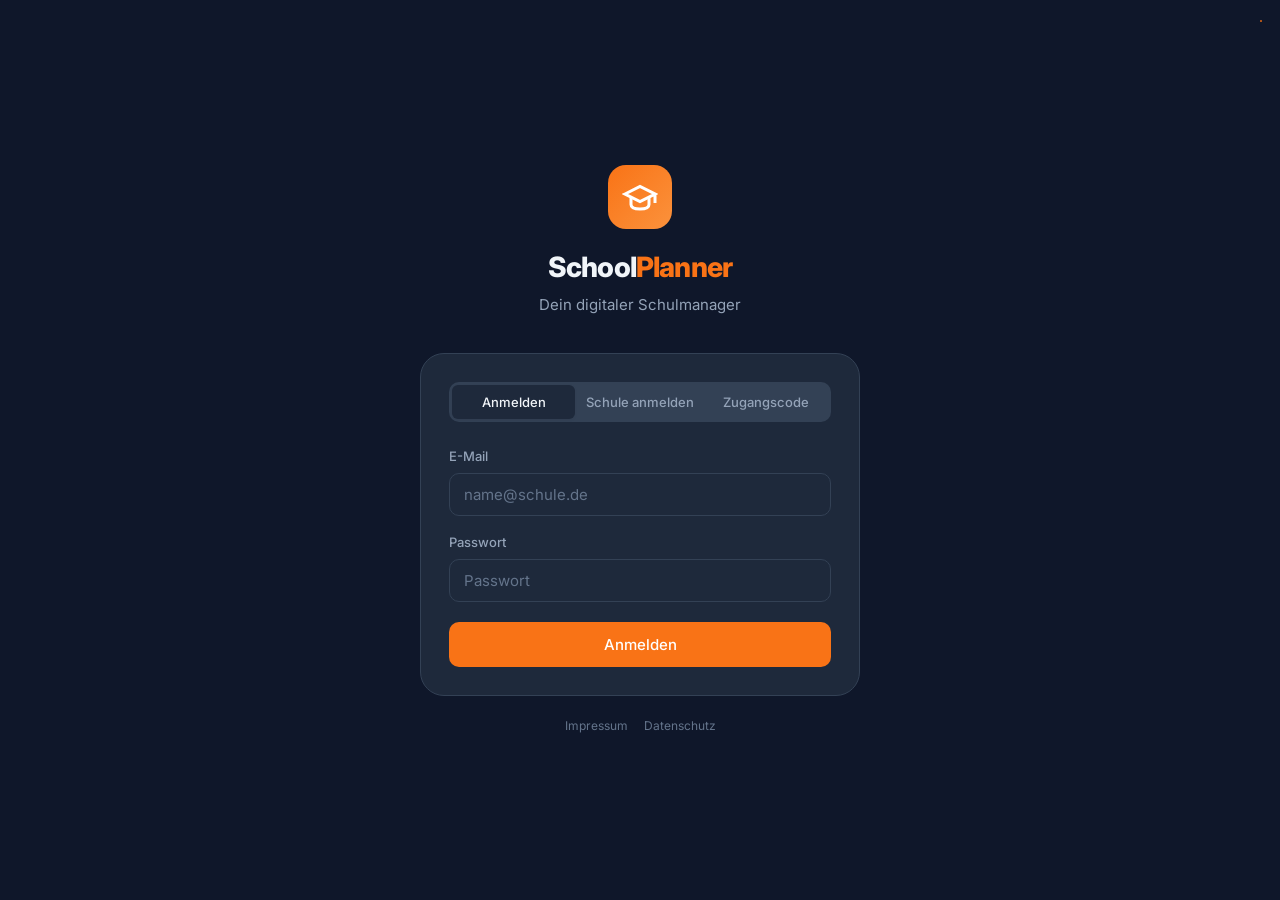
==== commit 350688ca: "fix: hide school pages for admin without school, fix duplicate schoolModules, add page guards" ====
--- a/app.html
+++ b/app.html
@@ -8,6 +8,7 @@
   <meta name="theme-color" content="#F97316">
   <link rel="icon" href="icons/icon-192.svg" type="image/svg+xml">
   <link rel="apple-touch-icon" href="icons/icon-192.svg">
+  <meta name="mobile-web-app-capable" content="yes">
   <meta name="apple-mobile-web-app-capable" content="yes">
   <meta name="apple-mobile-web-app-status-bar-style" content="black-translucent">
   <meta name="apple-mobile-web-app-title" content="SchoolPlanner">
@@ -57,8 +58,8 @@
           </a>
         </div>
 
-        <!-- Main menu (role-dependent) -->
-        <div class="sidebar-section">
+        <!-- Main menu (requires school) -->
+        <div class="sidebar-section has-school">
           <div class="sidebar-section-label">Hauptmenü</div>
           <a class="sidebar-link active" data-page="dashboard" onclick="navigateTo('dashboard')">
             <svg viewBox="0 0 24 24" fill="none" stroke="currentColor" stroke-width="2"><rect x="3" y="3" width="7" height="7" rx="1"/><rect x="14" y="3" width="7" height="7" rx="1"/><rect x="3" y="14" width="7" height="7" rx="1"/><rect x="14" y="14" width="7" height="7" rx="1"/></svg>
@@ -91,7 +92,7 @@
           </a>
         </div>
 
-        <div class="sidebar-section">
+        <div class="sidebar-section has-school">
           <div class="sidebar-section-label">Verwaltung</div>
           <a class="sidebar-link mod-attendance teacher-only" data-page="attendance" onclick="navigateTo('attendance')">
             <svg viewBox="0 0 24 24" fill="none" stroke="currentColor" stroke-width="2"><circle cx="12" cy="12" r="10"/><polyline points="12 6 12 12 16 14"/></svg>
@@ -103,7 +104,7 @@
           </a>
         </div>
 
-        <div class="sidebar-section">
+        <div class="sidebar-section has-school">
           <div class="sidebar-section-label">Schule</div>
           <a class="sidebar-link mod-subjects" data-page="subjects" onclick="navigateTo('subjects')">
             <svg viewBox="0 0 24 24" fill="none" stroke="currentColor" stroke-width="2"><path d="M4 19.5A2.5 2.5 0 0 1 6.5 17H20"/><path d="M6.5 2H20v20H6.5A2.5 2.5 0 0 1 4 19.5v-15A2.5 2.5 0 0 1 6.5 2z"/></svg>
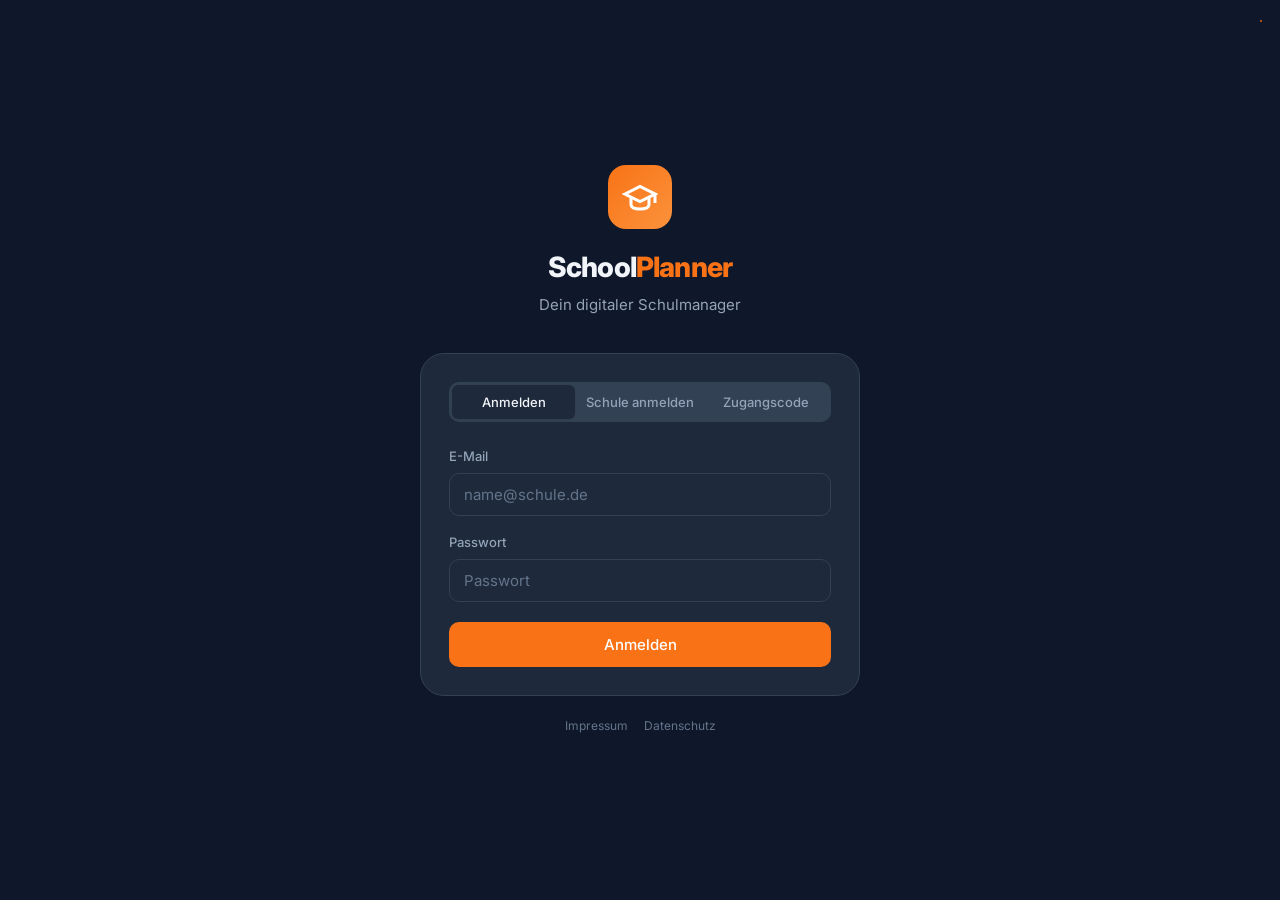
==== commit 5cd26b25: "feat: add support system, announcements, admin invitations, role hierarchy update - New js/support.j" ====
--- a/app.html
+++ b/app.html
@@ -47,6 +47,10 @@
             Admin Panel
             <span class="badge badge-red" id="admin-badge" style="display:none">0</span>
           </a>
+          <a class="sidebar-link" data-page="support" onclick="navigateTo('support')">
+            <svg viewBox="0 0 24 24" fill="none" stroke="currentColor" stroke-width="2"><circle cx="12" cy="12" r="10"/><path d="M9.09 9a3 3 0 0 1 5.83 1c0 2-3 3-3 3"/><line x1="12" y1="17" x2="12.01" y2="17"/></svg>
+            Support
+          </a>
         </div>
 
         <!-- School admin section -->
@@ -173,12 +177,20 @@
             <button class="tab active" onclick="switchAdminTab('requests')">Schul-Anfragen <span class="badge badge-red" id="admin-open-count" style="margin-left:4px">0</span></button>
             <button class="tab" onclick="switchAdminTab('users')">Alle Nutzer</button>
             <button class="tab" onclick="switchAdminTab('schools')">Schulen</button>
+            <button class="tab" onclick="switchAdminTab('announcements')">Wartungsmeldung</button>
+            <button class="tab" onclick="switchAdminTab('invite')">Admins einladen</button>
           </div>
           <div id="admin-tab-search" class="mb-16" style="display:none">
             <input type="text" class="input-field" id="admin-search-input" placeholder="Suche..." oninput="adminSearchHandler(this.value)" style="max-width:400px">
           </div>
           <div id="admin-tab-content"></div>
         </div>
+      </div>
+
+      <!-- Support -->
+      <div id="page-support" class="page">
+        <div class="page-header"><h1>Support</h1><p class="subtitle">Schul-Anfragen verwalten</p></div>
+        <div class="page-body" id="support-content"></div>
       </div>
 
       <!-- School Admin -->
@@ -335,6 +347,8 @@
   <script src="js/pwa.js"></script>
   <script src="js/attendance.js"></script>
   <script src="js/absence-requests.js"></script>
+  <script src="js/support.js"></script>
+  <script src="js/announcements.js"></script>
 
   <div class="notif-panel" id="notification-panel">
     <div class="notif-panel-header">
--- a/css/sidebar.css
+++ b/css/sidebar.css
@@ -47,6 +47,13 @@
 
 .sidebar-section {
   margin-bottom: 8px;
+}
+.sidebar-section.admin-only,
+.sidebar-section.school-admin-only,
+.sidebar-section.teacher-only,
+.sidebar-section.student-only,
+.sidebar-section.has-school {
+  display: none;
 }
 .sidebar-section-label {
   font-size: 0.688rem;
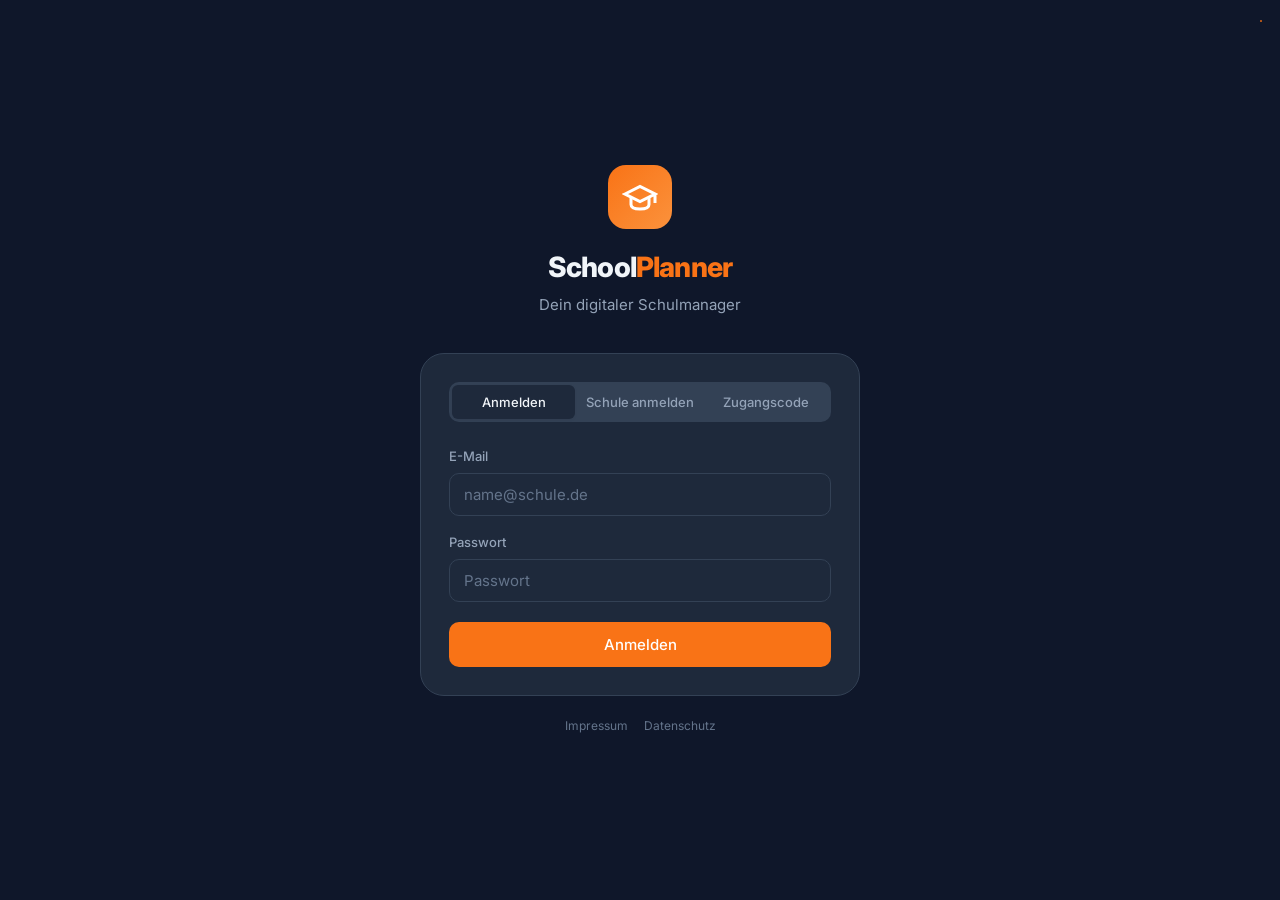
==== commit e92629e8: "feat: role-based sidebar visibility + all-users person picker - System roles without school: only Ad" ====
--- a/app.html
+++ b/app.html
@@ -271,7 +271,7 @@
 
       <!-- Messages -->
       <div id="page-messages" class="page">
-        <div class="page-header flex-between"><div><h1>Nachrichten</h1></div><button class="btn btn-primary btn-sm" onclick="openModal('message-modal')">+ Neue Nachricht</button></div>
+        <div class="page-header flex-between"><div><h1>Nachrichten</h1></div><button class="btn btn-primary btn-sm" onclick="openMessageModal()">+ Neue Nachricht</button></div>
         <div class="page-body"><div class="tabs mb-20"><button class="tab active" onclick="filterMessages('inbox',this)">Posteingang</button><button class="tab" onclick="filterMessages('sent',this)">Gesendet</button></div><div id="message-list"></div></div>
       </div>
 
@@ -315,7 +315,7 @@
 
   <div class="modal-overlay" id="substitution-modal"><div class="modal"><div class="modal-header"><h2>Vertretung</h2><button class="btn btn-ghost btn-icon btn-sm" onclick="closeModal('substitution-modal')"><svg width="20" height="20" viewBox="0 0 24 24" fill="none" stroke="currentColor" stroke-width="2"><line x1="18" y1="6" x2="6" y2="18"/><line x1="6" y1="6" x2="18" y2="18"/></svg></button></div><div class="modal-body"><div class="grid grid-2"><div class="input-group"><label>Datum</label><input type="date" class="input-field" id="sub-date"></div><div class="input-group"><label>Stunde</label><input type="number" class="input-field" id="sub-period" min="1" max="20" value="1"></div></div><div class="grid grid-2"><div class="input-group"><label>Fach</label><input type="text" class="input-field" id="sub-subject"></div><div class="input-group"><label>Lehrer</label><input type="text" class="input-field" id="sub-teacher"></div></div><div class="grid grid-2"><div class="input-group"><label>Vertretung</label><input type="text" class="input-field" id="sub-sub-teacher"></div><div class="input-group"><label>Neuer Raum</label><input type="text" class="input-field" id="sub-room"></div></div><div class="grid grid-2"><div class="input-group"><label>Status</label><select class="input-field" id="sub-status"><option value="substituted">Vertretung</option><option value="cancelled">Entfällt</option><option value="room_change">Raumänderung</option><option value="free">Freistunde</option></select></div><div class="input-group"><label>Klasse</label><input type="text" class="input-field" id="sub-class-name" placeholder="z.B. 10b"></div></div><div class="input-group"><label>Notiz</label><input type="text" class="input-field" id="sub-note"></div></div><div class="modal-footer"><button class="btn btn-secondary" onclick="closeModal('substitution-modal')">Abbrechen</button><button class="btn btn-primary" onclick="saveSubstitution()">Speichern</button></div></div></div>
 
-  <div class="modal-overlay" id="message-modal"><div class="modal"><div class="modal-header"><h2>Nachricht</h2><button class="btn btn-ghost btn-icon btn-sm" onclick="closeModal('message-modal')"><svg width="20" height="20" viewBox="0 0 24 24" fill="none" stroke="currentColor" stroke-width="2"><line x1="18" y1="6" x2="6" y2="18"/><line x1="6" y1="6" x2="18" y2="18"/></svg></button></div><div class="modal-body"><div class="input-group"><label>An (E-Mail)</label><input type="email" class="input-field" id="msg-to"></div><div class="input-group"><label>Betreff</label><input type="text" class="input-field" id="msg-subject"></div><div class="input-group"><label>Nachricht</label><textarea class="input-field" id="msg-content" rows="5"></textarea></div></div><div class="modal-footer"><button class="btn btn-secondary" onclick="closeModal('message-modal')">Abbrechen</button><button class="btn btn-primary" onclick="sendMessage()">Senden</button></div></div></div>
+  <div class="modal-overlay" id="message-modal"><div class="modal"><div class="modal-header"><h2>Nachricht</h2><button class="btn btn-ghost btn-icon btn-sm" onclick="closeModal('message-modal')"><svg width="20" height="20" viewBox="0 0 24 24" fill="none" stroke="currentColor" stroke-width="2"><line x1="18" y1="6" x2="6" y2="18"/><line x1="6" y1="6" x2="18" y2="18"/></svg></button></div><div class="modal-body"><div class="input-group"><label>An</label><select class="input-field" id="msg-to"></select></div><div class="input-group"><label>Betreff</label><input type="text" class="input-field" id="msg-subject"></div><div class="input-group"><label>Nachricht</label><textarea class="input-field" id="msg-content" rows="5"></textarea></div></div><div class="modal-footer"><button class="btn btn-secondary" onclick="closeModal('message-modal')">Abbrechen</button><button class="btn btn-primary" onclick="sendMessage()">Senden</button></div></div></div>
 
   <div class="modal-overlay" id="create-user-modal"><div class="modal"><div class="modal-header"><h2 id="create-user-title">Nutzer anlegen</h2><button class="btn btn-ghost btn-icon btn-sm" onclick="closeModal('create-user-modal')"><svg width="20" height="20" viewBox="0 0 24 24" fill="none" stroke="currentColor" stroke-width="2"><line x1="18" y1="6" x2="6" y2="18"/><line x1="6" y1="6" x2="18" y2="18"/></svg></button></div><div class="modal-body"><input type="hidden" id="create-user-role"><div class="input-group"><label>Name</label><input type="text" class="input-field" id="create-user-name"></div><div class="input-group"><label>E-Mail</label><input type="email" class="input-field" id="create-user-email"></div><div class="input-group" id="create-user-class-label-wrap"><label id="create-user-class-label">Klasse</label><select class="input-field" id="create-user-class"></select></div><div class="input-group" id="create-user-subjects-group"><label>Fächer (kommagetrennt)</label><input type="text" class="input-field" id="create-user-subjects" placeholder="Mathematik, Physik"></div></div><div class="modal-footer"><button class="btn btn-secondary" onclick="closeModal('create-user-modal')">Abbrechen</button><button class="btn btn-primary" onclick="createUser()">Erstellen & Code generieren</button></div></div></div>
 
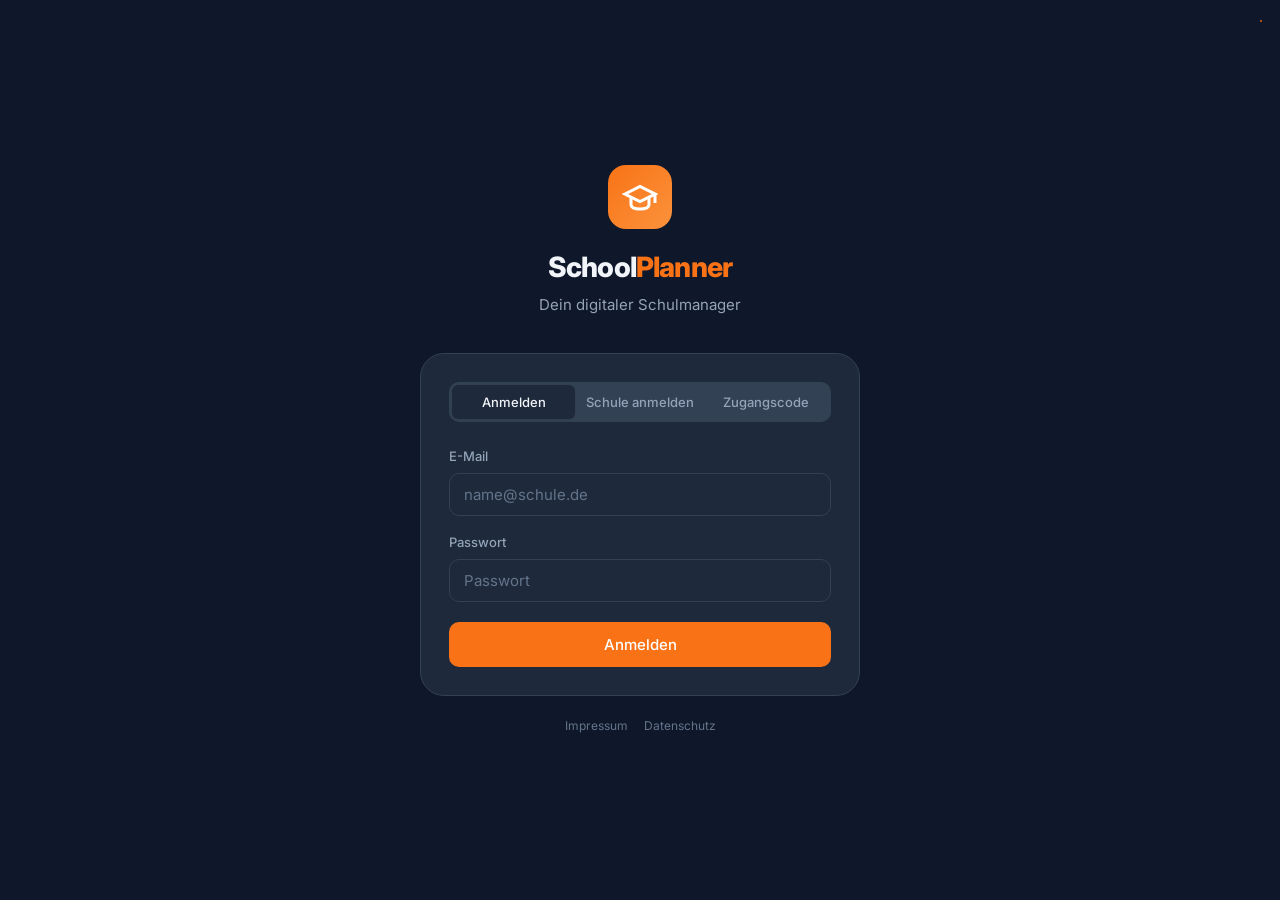
==== commit 88128f87: "feat: show school name in sidebar + settings page with school info card" ====
--- a/app.html
+++ b/app.html
@@ -290,6 +290,7 @@
         <div class="page-header"><h1>Einstellungen</h1></div>
         <div class="page-body">
           <div class="settings-section">
+            <div class="card mb-16" id="settings-school-card"><div class="card-header"><h3>Schule</h3></div><div id="settings-school-info"></div></div>
             <div class="card mb-16"><div class="card-header"><h3>Erscheinungsbild</h3></div><div class="flex-between" style="padding:8px 0"><div><strong>Dunkelmodus</strong><p class="text-muted" style="font-size:0.813rem">Design wechseln</p></div><label class="toggle-switch"><input type="checkbox" id="theme-toggle" checked><span class="toggle-slider"></span></label></div></div>
             <div class="card mb-16"><div class="card-header"><h3>Profil</h3></div><div class="input-group"><label>Name</label><input type="text" class="input-field" id="settings-name"></div><div class="input-group"><label>E-Mail</label><input type="email" class="input-field" id="settings-email"></div><div class="input-group"><label>Klasse</label><input type="text" class="input-field" id="settings-class"></div><div class="input-group"><label>Adresse</label><input type="text" class="input-field" id="settings-address"></div><div class="input-group"><label>Telefon</label><input type="tel" class="input-field" id="settings-phone"></div><button class="btn btn-primary btn-sm mt-8" onclick="saveProfile()">Speichern</button></div>
             <div class="card mb-16"><div class="card-header"><h3>Passwort ändern</h3></div><div class="input-group"><label>Neues Passwort</label><input type="password" class="input-field" id="settings-new-pw" placeholder="Min. 6 Zeichen"></div><button class="btn btn-secondary btn-sm mt-8" onclick="changePassword()">Passwort ändern</button></div>
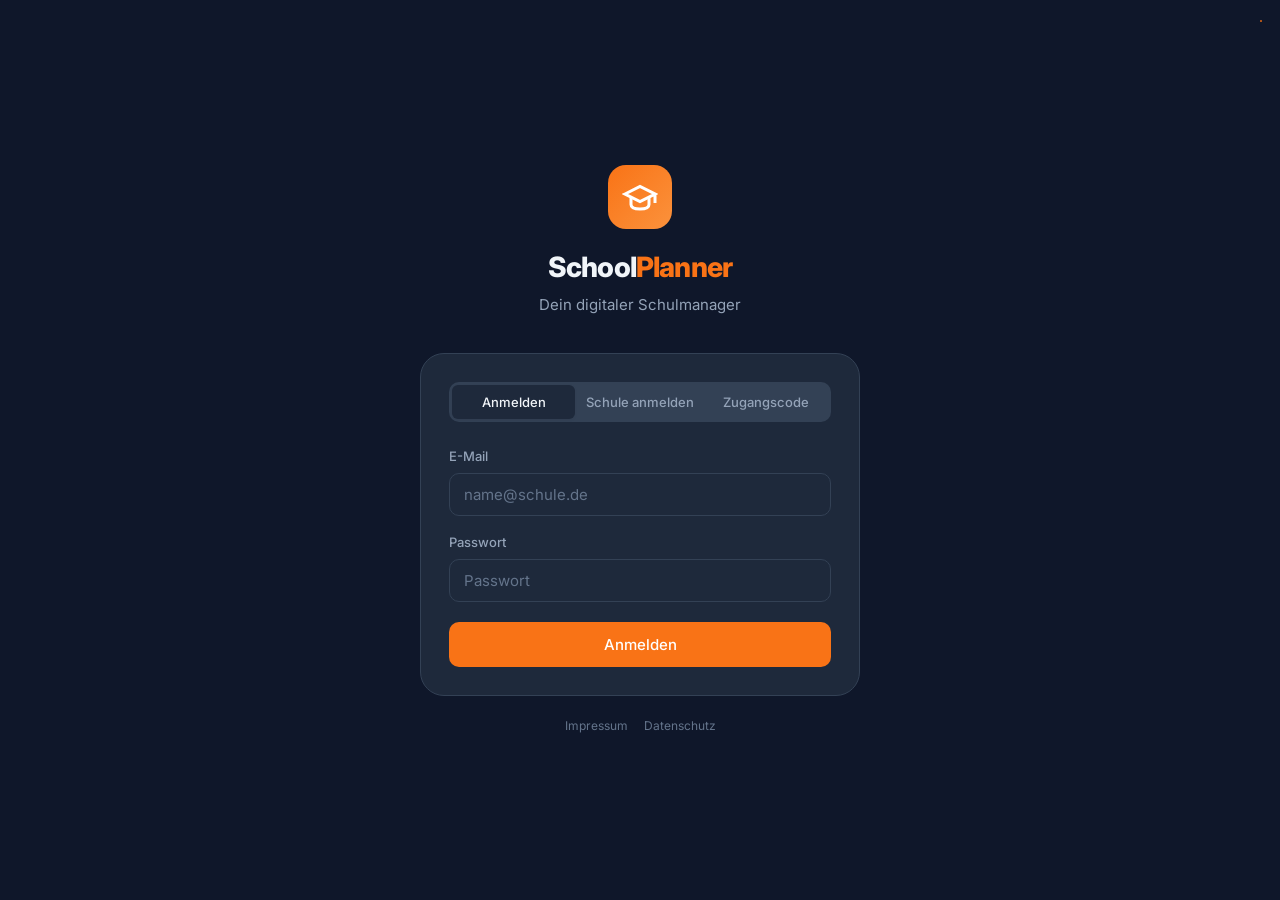
==== commit ac39f040: "fix: super_admin role support + KW timetable + hasSchool guard + role visibility cleanup - Add super" ====
--- a/app.html
+++ b/app.html
@@ -204,7 +204,7 @@
 
       <!-- Timetable -->
       <div id="page-timetable" class="page">
-        <div class="page-header flex-between"><div><h1>Stundenplan</h1></div><div class="flex gap-8"><button class="btn btn-secondary btn-sm" id="week-toggle" onclick="toggleWeekType()">Woche A</button><button class="btn btn-primary btn-sm teacher-only" onclick="openModal('timetable-modal')">+ Eintrag</button></div></div>
+        <div class="page-header flex-between"><div><h1>Stundenplan</h1></div><button class="btn btn-primary btn-sm teacher-only" onclick="openModal('timetable-modal')">+ Eintrag</button></div>
         <div class="page-body"><div id="tt-filter-bar"></div><div class="timetable-grid" id="timetable-grid"></div></div>
       </div>
 
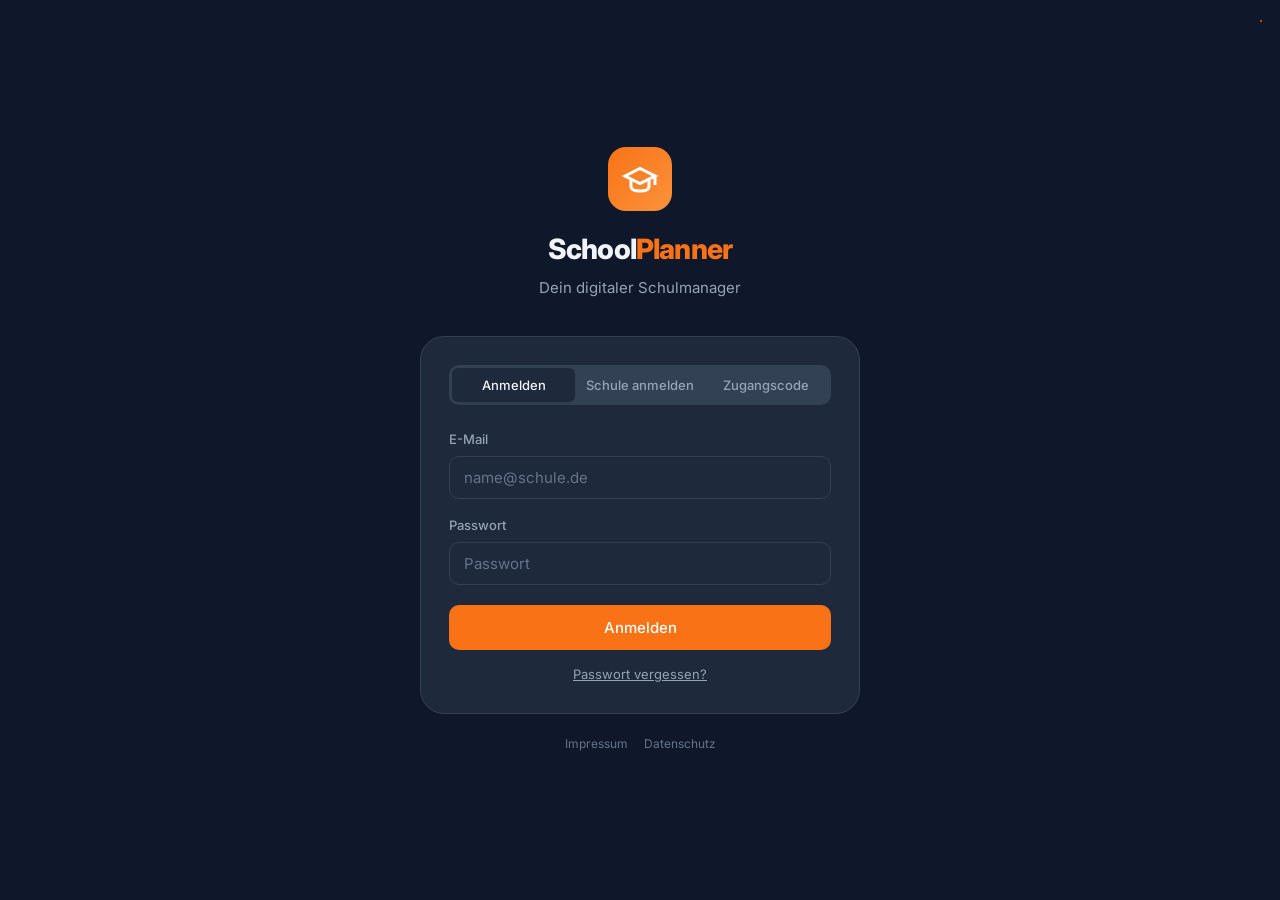
==== commit 577d4391: "feat: email via EmailJS - local SDK, real sending without server/domain" ====
--- a/app.html
+++ b/app.html
@@ -26,6 +26,7 @@
   <link rel="stylesheet" href="css/substitution.css">
   <link rel="stylesheet" href="css/settings.css">
   <script src="js/supabase.min.js"></script>
+  <script src="js/emailjs.min.js"></script>
   <script src="js/chart.min.js"></script>
 </head>
 <body>
@@ -179,6 +180,7 @@
             <button class="tab" onclick="switchAdminTab('schools')">Schulen</button>
             <button class="tab" onclick="switchAdminTab('announcements')">Wartungsmeldung</button>
             <button class="tab" onclick="switchAdminTab('invite')">Admins einladen</button>
+            <button class="tab" onclick="switchAdminTab('security')">Sicherheit</button>
           </div>
           <div id="admin-tab-search" class="mb-16" style="display:none">
             <input type="text" class="input-field" id="admin-search-input" placeholder="Suche..." oninput="adminSearchHandler(this.value)" style="max-width:400px">
